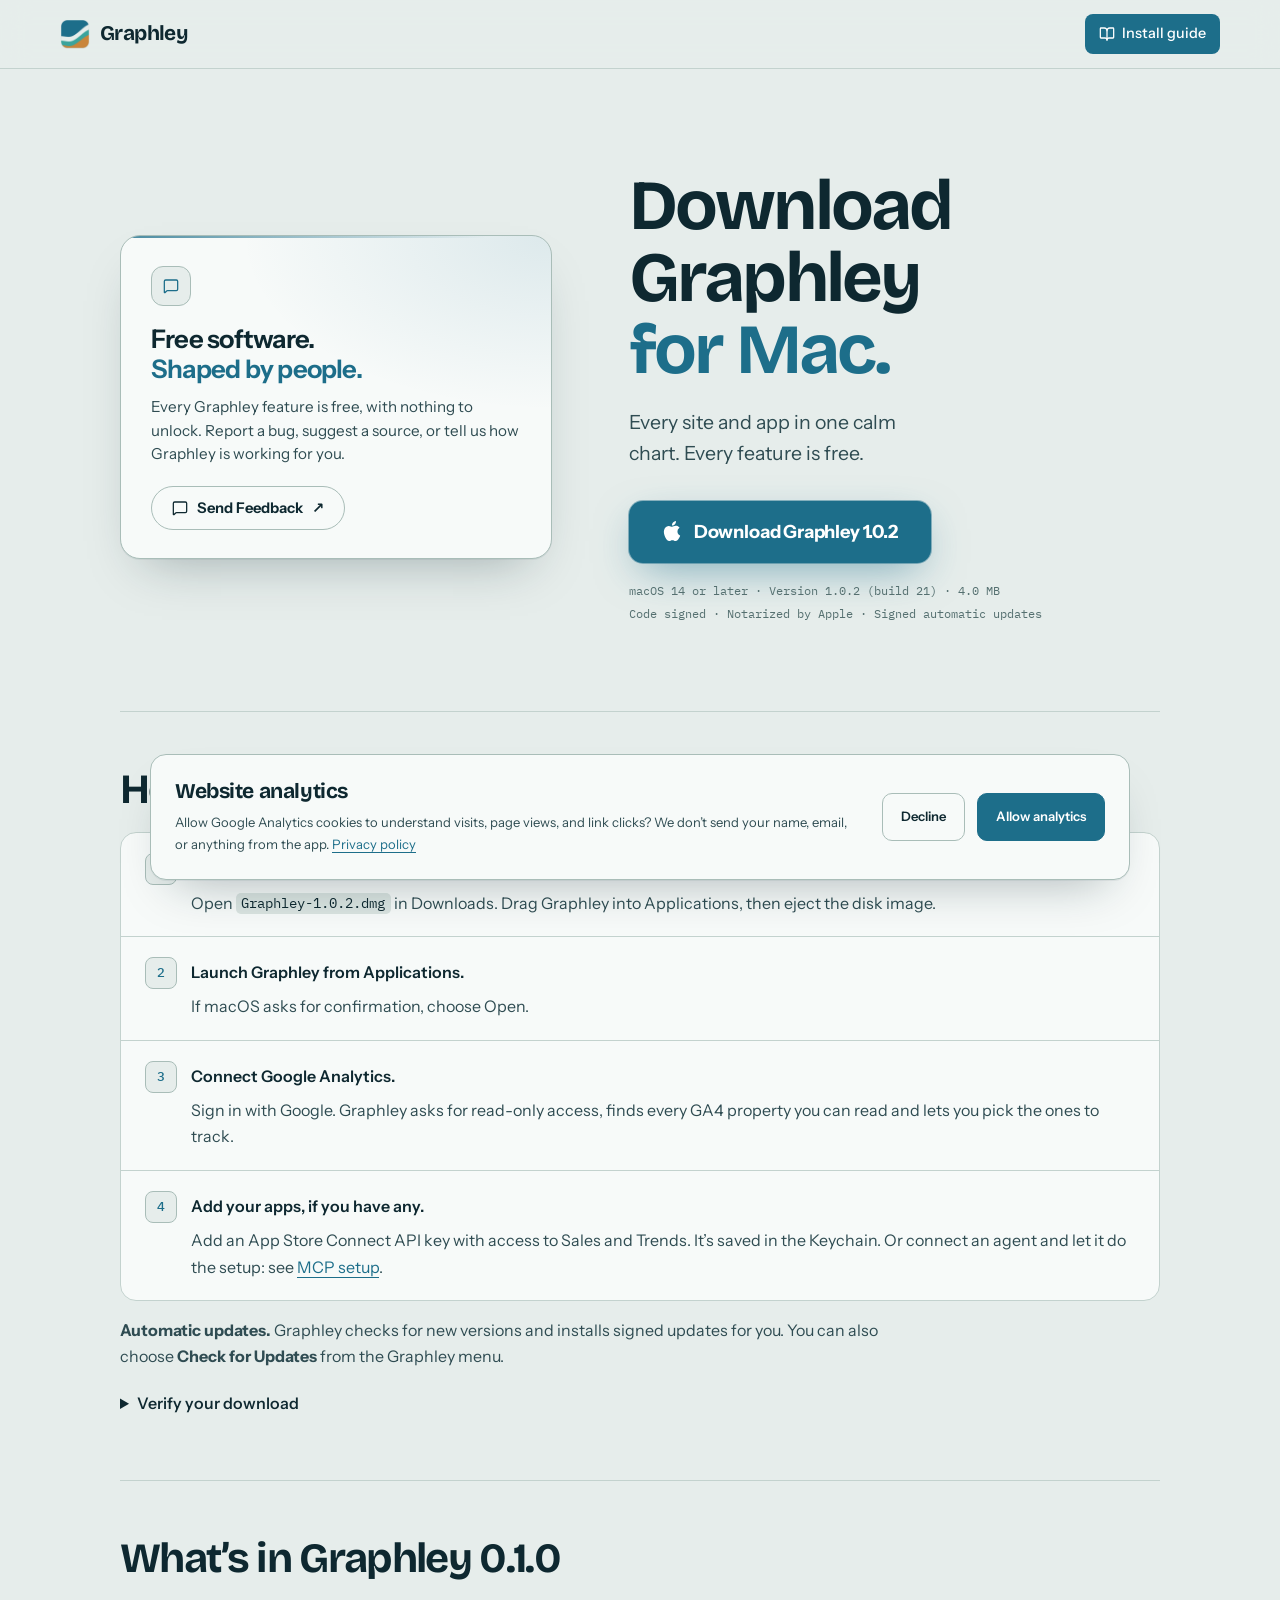
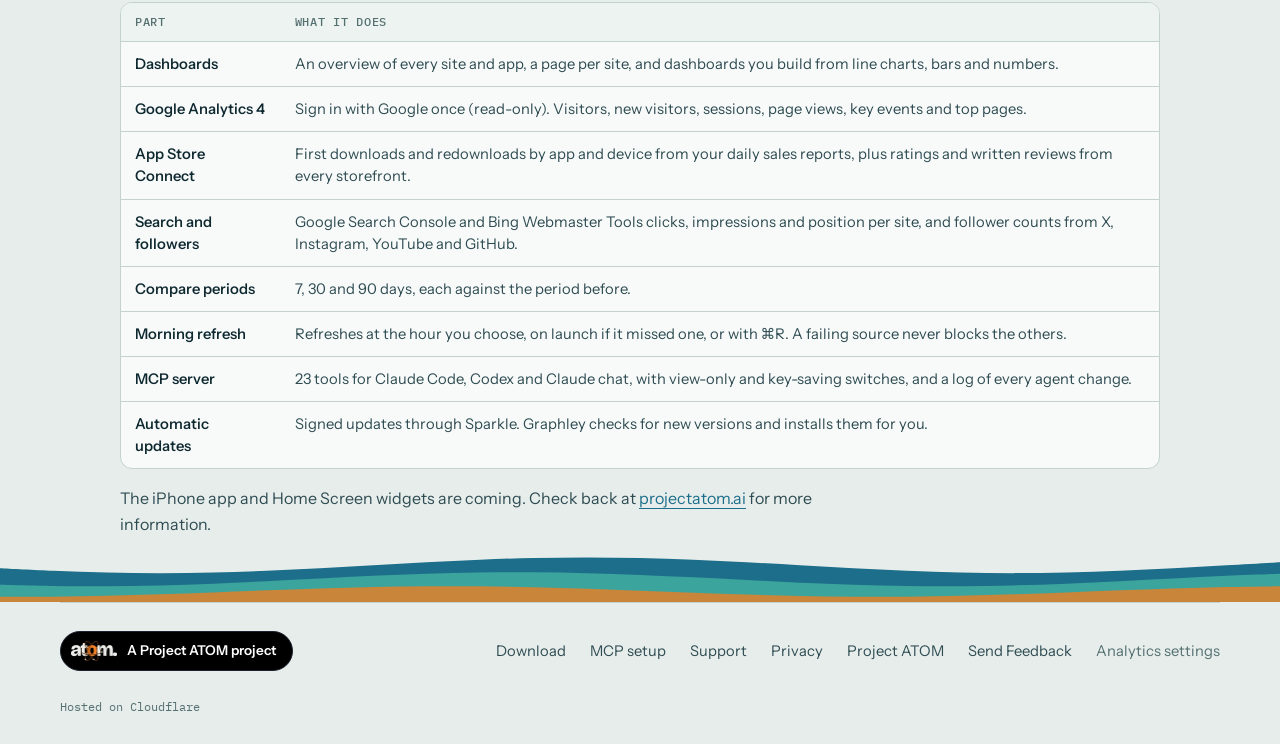
==== download/index.html @ 1867c051 "Remove the Lab and Discord: community coming at projectatom.ai, help via the feedback form Co-Author" ====
<!doctype html>
<html lang="en">
<head>
  <meta charset="utf-8">
  <meta name="viewport" content="width=device-width, initial-scale=1">
  <meta name="description" content="Download Graphley for Mac. Free, signed and notarized, with automatic updates. Install it, sign in with Google and pick the sites to track.">
  <meta name="theme-color" content="#e6edeb" media="(prefers-color-scheme: light)">
  <meta name="theme-color" content="#0b1b21" media="(prefers-color-scheme: dark)">
  <link rel="canonical" href="https://graphley.ai/download/">
  <meta property="og:type" content="website">
  <meta property="og:site_name" content="Graphley">
  <meta property="og:locale" content="en_US">
  <meta property="og:title" content="Download and install Graphley for Mac">
  <meta property="og:description" content="Download Graphley for Mac. Free, signed and notarized, with automatic updates. Install it, sign in with Google and pick the sites to track.">
  <meta property="og:url" content="https://graphley.ai/download/">
  <meta property="og:image" content="https://graphley.ai/social-card.png?v=20261124">
  <meta property="og:image:type" content="image/png">
  <meta property="og:image:width" content="1200">
  <meta property="og:image:height" content="630">
  <meta property="og:image:alt" content="Graphley. Every site and app, one calm chart. Analytics for your Mac. Free and source available.">
  <meta name="twitter:card" content="summary_large_image">
  <meta name="twitter:title" content="Download and install Graphley for Mac">
  <meta name="twitter:description" content="Download Graphley for Mac. Free, signed and notarized, with automatic updates. Install it, sign in with Google and pick the sites to track.">
  <meta name="twitter:image" content="https://graphley.ai/social-card.png?v=20261124">
  <meta name="author" content="Project ATOM">
  <link rel="icon" href="/favicon.png?v=20261124" type="image/png">
  <link rel="apple-touch-icon" href="/assets/apple-touch-icon.png?v=20261124">
  <link rel="preload" href="/assets/fonts/bricolage-grotesque-latin-wght-normal.woff2" as="font" type="font/woff2" crossorigin>
  <link rel="stylesheet" href="/assets/site.css">
  <script src="/assets/analytics.js" data-ga="G-5X9MHZPLGK" data-site="graphley" data-host="graphley.ai" data-privacy="/privacy/" data-footer=".footer nav" data-css="/assets/analytics.css" defer></script>
  <title>Download and install Graphley for Mac</title>
  <script type="application/ld+json">{"@context":"https://schema.org","@graph":[{"@type":"WebPage","@id":"https://graphley.ai/download/#webpage","url":"https://graphley.ai/download/","name":"Download and install Graphley for Mac","description":"Download Graphley for Mac. Free, signed and notarized, with automatic updates. Install it, sign in with Google and pick the sites to track.","isPartOf":{"@id":"https://graphley.ai/#website"},"inLanguage":"en-US","publisher":{"@id":"https://projectatom.ai/#org"},"about":{"@id":"https://graphley.ai/#app"}},{"@type":"BreadcrumbList","itemListElement":[{"@type":"ListItem","position":1,"name":"Graphley","item":"https://graphley.ai/"},{"@type":"ListItem","position":2,"name":"Download","item":"https://graphley.ai/download/"}]},{"@type":"SoftwareApplication","@id":"https://graphley.ai/#app","name":"Graphley","url":"https://graphley.ai/","description":"Graphley is a free, local-first analytics app for Mac. It puts every website and App Store app you run in one dashboard, from Google Analytics and App Store Connect, with no Graphley server. Your AI agents can set it up through its built-in MCP server. Free and source available. iPhone app coming soon.","applicationCategory":"BusinessApplication","applicationSubCategory":"Web and app analytics","operatingSystem":"macOS 14 or later","softwareVersion":"1.0.2","isAccessibleForFree":true,"offers":{"@type":"Offer","price":"0","priceCurrency":"USD","availability":"https://schema.org/InStock"},"downloadUrl":"https://graphley.ai/downloads/Graphley-1.0.2.dmg","installUrl":"https://graphley.ai/download/","image":"https://graphley.ai/assets/icon.png?v=20261124","featureList":["Every website and App Store app in one dashboard","Google Analytics 4, App Store Connect, Search Console, Bing and follower sources","Dashboards you build from charts and numbers","Compare any period with the one before","Keys kept in the Keychain, never on a server","Signed automatic updates","Built-in MCP server with 23 tools for Claude Code, Codex and Claude chat"],"author":{"@id":"https://projectatom.ai/#org"},"publisher":{"@id":"https://projectatom.ai/#org"},"sameAs":["https://projectatom.ai/apps"]},{"@type":"Organization","@id":"https://projectatom.ai/#org","name":"Project ATOM","url":"https://projectatom.ai/","logo":"https://projectatom.ai/action/atom/atom-lockup.webp"}]}</script>
</head>
<body>
  <a class="skip" href="#main">Skip to content</a>
  <header class="site-header">
    <div class="shell nav">
      <a class="wordmark" href="/" aria-label="Graphley home"><img src="/assets/icon.png?v=20261124" alt="" width="30" height="30">Graphley</a>
      <nav aria-label="Main">
        <a class="nav-cta" href="#install"><svg width="16" height="16" viewBox="0 0 24 24" fill="none" stroke="currentColor" stroke-width="1.9" stroke-linecap="round" stroke-linejoin="round" aria-hidden="true"><path d="M12 7v14"/><path d="M3 18a1 1 0 0 1-1-1V4a1 1 0 0 1 1-1h5a4 4 0 0 1 4 4 4 4 0 0 1 4-4h5a1 1 0 0 1 1 1v13a1 1 0 0 1-1 1h-6a3 3 0 0 0-3 3 3 3 0 0 0-3-3z"/></svg>Install guide</a>
      </nav>
    </div>
  </header>
  <main id="main">
    <div class="hero download-intro shell">
      <div class="download-head">
        <h1>Download Graphley <em>for Mac.</em></h1>
        <p class="lead">Every site and app in one calm chart. Every feature is free.</p>
      </div>

      <section class="download-support" aria-labelledby="download-support-title">
        <span class="support-icon" aria-hidden="true"><svg width="16" height="16" viewBox="0 0 24 24" fill="none" stroke="currentColor" stroke-width="1.9" stroke-linecap="round" stroke-linejoin="round" aria-hidden="true"><path d="M22 17a2 2 0 0 1-2 2H6.828a2 2 0 0 0-1.414.586l-2.202 2.202A.71.71 0 0 1 2 21.286V5a2 2 0 0 1 2-2h16a2 2 0 0 1 2 2z"/></svg></span>
        <h2 id="download-support-title">Free software. <span>Shaped by people.</span></h2>
        <p class="support-copy">Every Graphley feature is free, with nothing to unlock. Report a bug, suggest a source, or tell us how Graphley is working for you.</p>
        <div class="support-actions">
          <a class="button secondary" href="https://projectatom.ai/apps?app=graphley#feedback"><svg width="16" height="16" viewBox="0 0 24 24" fill="none" stroke="currentColor" stroke-width="1.9" stroke-linecap="round" stroke-linejoin="round" aria-hidden="true"><path d="M22 17a2 2 0 0 1-2 2H6.828a2 2 0 0 0-1.414.586l-2.202 2.202A.71.71 0 0 1 2 21.286V5a2 2 0 0 1 2-2h16a2 2 0 0 1 2 2z"/></svg>Send Feedback <span aria-hidden="true">↗</span></a>
        </div>
      </section>

      <div class="download-get">
        <a class="button download-button" href="/downloads/Graphley-1.0.2.dmg" download><svg width="20" height="20" viewBox="0 0 24 24" fill="currentColor" aria-hidden="true" focusable="false"><path d="M12.152 6.896c-.948 0-2.415-1.078-3.96-1.04-2.04.027-3.91 1.183-4.961 3.014-2.117 3.675-.546 9.103 1.519 12.09 1.013 1.454 2.208 3.09 3.792 3.039 1.52-.065 2.09-.987 3.935-.987 1.831 0 2.35.987 3.96.948 1.637-.026 2.676-1.48 3.676-2.948 1.156-1.688 1.636-3.325 1.662-3.415-.039-.013-3.182-1.221-3.22-4.857-.026-3.04 2.48-4.494 2.597-4.559-1.429-2.09-3.623-2.324-4.39-2.376-2-.156-3.675 1.09-4.61 1.09zM15.53 3.83c.843-1.012 1.4-2.427 1.245-3.83-1.207.052-2.662.805-3.532 1.818-.78.896-1.454 2.338-1.273 3.714 1.338.104 2.715-.688 3.559-1.701"/></svg><span>Download Graphley <span data-release="version">1.0.2</span></span></a>
        <p class="fineprint">macOS 14 or later · Version <span data-release="version">1.0.2</span> (build <span data-release="build">21</span>) · <span data-release="size">4.0 MB</span></p>
        <p class="fineprint">Code signed · Notarized by Apple · Signed automatic updates</p>
      </div>
    </div>

    <section class="shell download-guide" id="install" aria-labelledby="install-title">
      <h2 id="install-title">How to install Graphley</h2>
      <ol class="install-steps">
        <li><div><strong>Open the disk image.</strong><p>Open <code>Graphley-1.0.2.dmg</code> in Downloads. Drag Graphley into Applications, then eject the disk&nbsp;image.</p></div></li>
        <li><div><strong>Launch Graphley from Applications.</strong><p>If macOS asks for confirmation, choose Open.</p></div></li>
        <li><div><strong>Connect Google Analytics.</strong><p>Sign in with Google. Graphley asks for read-only access, finds every GA4 property you can read and lets you pick the ones to track.</p></div></li>
        <li><div><strong>Add your apps, if you have any.</strong><p>Add an App Store Connect API key with access to Sales and Trends. It’s saved in the Keychain. Or connect an agent and let it do the setup: see <a href="/mcp/">MCP setup</a>.</p></div></li>
      </ol>
      <p><strong>Automatic updates.</strong> Graphley checks for new versions and installs signed updates for you. You can also choose <strong>Check for Updates</strong> from the Graphley menu.</p>
      <details class="download-verification">
        <summary>Verify your download</summary>
        <p>In Terminal, run <code>shasum -a 256 ~/Downloads/Graphley-1.0.2.dmg</code> and compare the result with this SHA-256 checksum.</p>
        <code data-release="sha">ef6c67d130d495a1fe1e33098b26245becd8acffd25ea43b433b3ce943646e05</code>
      </details>
    </section>

    <section class="shell download-guide" id="whats-new" aria-labelledby="whats-new-title">
      <h2 id="whats-new-title">What’s in Graphley 0.1.0</h2>
      <div class="table-wrap">
        <table class="tide-table">
          <thead><tr><th>Part</th><th>What it does</th></tr></thead>
          <tbody>
              <tr><td>Dashboards</td><td>An overview of every site and app, a page per site, and dashboards you build from line charts, bars and numbers.</td></tr>
              <tr><td>Google Analytics 4</td><td>Sign in with Google once (read-only). Visitors, new visitors, sessions, page views, key events and top pages.</td></tr>
              <tr><td>App Store Connect</td><td>First downloads and redownloads by app and device from your daily sales reports, plus ratings and written reviews from every storefront.</td></tr>
              <tr><td>Search and followers</td><td>Google Search Console and Bing Webmaster Tools clicks, impressions and position per site, and follower counts from X, Instagram, YouTube and GitHub.</td></tr>
              <tr><td>Compare periods</td><td>7, 30 and 90 days, each against the period before.</td></tr>
              <tr><td>Morning refresh</td><td>Refreshes at the hour you choose, on launch if it missed one, or with ⌘R. A failing source never blocks the others.</td></tr>
              <tr><td>MCP server</td><td>23 tools for Claude Code, Codex and Claude chat, with view-only and key-saving switches, and a log of every agent change.</td></tr>
              <tr><td>Automatic updates</td><td>Signed updates through Sparkle. Graphley checks for new versions and installs them for you.</td></tr>
          </tbody>
        </table>
      </div>
      <p>The iPhone app and Home Screen widgets are coming. Check back at <a href="https://projectatom.ai/">projectatom.ai</a> for more information.</p>
    </section>
  </main>
  <footer>
    <div class="shell footer">
      <a class="product-credit" href="https://projectatom.ai/" target="_blank" rel="noopener noreferrer"><img src="/project-atom/atom-credit.webp" width="46" height="20" alt="" style="width:46px;height:20px;border-radius:0;box-shadow:none;outline:0;border:0;filter:none"><span>A Project ATOM project</span></a>
      <nav aria-label="Footer"><a href="/download/">Download</a><a href="/mcp/">MCP setup</a><a href="/help/">Support</a><a href="/privacy/">Privacy</a><a href="https://projectatom.ai/">Project ATOM</a><a href="https://projectatom.ai/apps?app=graphley#feedback">Send Feedback</a></nav>
    </div>
    <div class="shell footer-credit">
      <span>Hosted on Cloudflare</span>
    </div>
  </footer>
  <script src="/assets/pm-year.js" defer></script>
</body>
</html>
---- assets/site.css ----
/* Graphley site. The "Tide table" direction: a calm sea-glass ground, harbor-blue ink,
   a sturdy grotesk for headings and mono figures that line up, one color per site.
   Same structure as the other app sites. The page's own motif is the tide
   chart: faint ruled lines behind the hero, a working dashboard in it, and a status
   bar at the foot. The site follows the system appearance; the preview has its own toggle. */

@font-face {
  font-family: "Bricolage Grotesque";
  src: url("/assets/fonts/bricolage-grotesque-latin-wght-normal.woff2") format("woff2");
  font-weight: 200 800;
  font-display: swap;
}
@font-face {
  font-family: "Instrument Sans";
  src: url("/assets/fonts/instrument-sans-latin-wght-normal.woff2") format("woff2");
  font-weight: 400 700;
  font-display: swap;
}
@font-face {
  font-family: "IBM Plex Mono";
  src: url("/assets/fonts/ibm-plex-mono-latin-400-normal.woff2") format("woff2");
  font-weight: 400;
  font-display: swap;
}
@font-face {
  font-family: "IBM Plex Mono";
  src: url("/assets/fonts/ibm-plex-mono-latin-500-normal.woff2") format("woff2");
  font-weight: 500;
  font-display: swap;
}

:root {
  color-scheme: light;
  --bg: #e6edeb;
  --bg-2: #dde6e3;
  --surface: #f7faf9;
  --surface-2: #edf3f1;
  --sunk: #dae4e1;
  --line: #c3d2ce;
  --line-2: #a9bdb8;
  --ink: #0e2830;
  --ink-2: #2f4c52;
  --muted: #557070;
  /* Brand: the four colors of the Stacked tide icon (mark.svg). Everything else is tuned from these. */
  --tide: #1d6e8a; --foam: #e6edeb; --lagoon: #3ba49c; --amber: #c9853a;
  --accent: #1d6e8a;
  --accent-strong: #175a71;
  --accent-ink: #ffffff;
  /* Filled buttons and selections: Tide blue in both modes, like the icon. */
  --fill: var(--tide);
  --fill-strong: #175a71;
  --fill-ink: #ffffff;
  --up: #247a72;
  --down: #b0503a;
  --s1: #1d6e8a; --s2: #3ba49c; --s3: #c9853a; --s4: #7a6cb0; --s5: #c2566b;
  --shadow: 0 1px 0 rgb(14 40 48 / .06), 0 24px 50px -24px rgb(14 40 48 / .34);
  --display: "Bricolage Grotesque", "Instrument Sans", ui-sans-serif, system-ui, -apple-system, sans-serif;
  --sans: "Instrument Sans", ui-sans-serif, system-ui, -apple-system, "Helvetica Neue", sans-serif;
  --mono: "IBM Plex Mono", ui-monospace, "SF Mono", SFMono-Regular, Menlo, monospace;
  /* Names the shared apps block expects from its host site. */
  --paper: var(--ink);
  --signal: var(--accent);
  --rule: var(--line);
}
@media (prefers-color-scheme: dark) {
  :root {
    color-scheme: dark;
    --bg: #0b1b21;
    --bg-2: #0e2027;
    --surface: #11252c;
    --surface-2: #163039;
    --sunk: #0a171c;
    --line: #21404a;
    --line-2: #2f5561;
    --ink: #e2eeec;
    --ink-2: #b4c8c7;
    --muted: #88a2a2;
    /* Tide is too dark for text on the night background, so text accents use Lagoon. */
    --accent: #5ec4ba;
    --accent-strong: #86d6cd;
    --accent-ink: #06161b;
    --fill-strong: #247e9d;
    --fill-ink: #f2f7f6;
    --up: #5ec4ba;
    --down: #e58a72;
    --s1: #5db6d2; --s2: #59c9bf; --s3: #e3a45a; --s4: #a79ae0; --s5: #e57f93;
    --shadow: 0 24px 50px -24px rgb(0 0 0 / .7);
  }
}

* { box-sizing: border-box; }
html { scroll-behavior: smooth; scroll-padding-top: 88px; }
body {
  margin: 0;
  min-width: 320px;
  background: var(--bg);
  color: var(--ink);
  font: 16px/1.65 var(--sans);
  -webkit-font-smoothing: antialiased;
  overflow-x: clip;
}
h1, h2, h3, h4, p, dl, dd, ol, ul, figure { margin: 0; }
img, svg { max-width: 100%; }
a { color: var(--accent); text-underline-offset: .22em; }
a:hover { color: var(--ink); }
button { font: inherit; color: inherit; }
:is(a, button):focus-visible { outline: 2px solid var(--accent); outline-offset: 3px; border-radius: 4px; }
code { font: .88em/1.5 var(--mono); padding: .08em .38em; border-radius: 5px; background: var(--sunk); color: var(--ink); overflow-wrap: anywhere; }
.visually-hidden { position: absolute; width: 1px; height: 1px; overflow: hidden; clip-path: inset(50%); white-space: nowrap; }
.nowrap { white-space: nowrap; }

.shell { width: min(1160px, 100% - 48px); margin-inline: auto; }
.skip { position: fixed; z-index: 100; inset: 8px auto auto 8px; padding: 8px 16px; background: var(--surface); color: var(--ink); border-radius: 8px; transform: translateY(-200%); }
.skip:focus { transform: none; }

/* Header */
.site-header {
  position: sticky; top: 0; z-index: 50;
  background: color-mix(in srgb, var(--bg) 84%, transparent);
  -webkit-backdrop-filter: blur(14px); backdrop-filter: blur(14px);
  border-bottom: 1px solid var(--line);
}
.nav { height: 68px; display: flex; align-items: center; justify-content: space-between; gap: 20px; }
.wordmark { display: inline-flex; align-items: center; gap: 10px; color: var(--ink); text-decoration: none; font: 700 1.3rem/1 var(--display); letter-spacing: -.03em; }
.wordmark img { width: 30px; height: 30px; display: block; }
.nav nav { display: flex; align-items: center; gap: clamp(14px, 2.4vw, 28px); }
.nav nav a { color: var(--ink-2); text-decoration: none; font-size: .9rem; font-weight: 500; white-space: nowrap; transition: color .15s; }
.nav nav a:hover, .nav nav a[aria-current="page"] { color: var(--accent); }
.nav nav a.nav-cta { display: inline-flex; align-items: center; gap: 7px; padding: 7px 13px; border: 1px solid transparent; border-radius: 8px; background: var(--fill); color: var(--fill-ink); }
.nav nav a.nav-cta:hover { background: var(--fill-strong); color: var(--fill-ink); }

/* Buttons */
.button {
  display: inline-flex; align-items: center; justify-content: center; gap: 9px;
  min-height: 46px; padding: 10px 20px;
  border: 1px solid transparent; border-radius: 10px;
  background: var(--fill); color: var(--fill-ink);
  font-weight: 650; font-size: .95rem; text-decoration: none; white-space: nowrap; cursor: pointer;
  transition: background .15s, border-color .15s;
}
.button:hover { background: var(--fill-strong); color: var(--fill-ink); }
.button.secondary { background: transparent; color: var(--ink); border-color: var(--line-2); }
.button.secondary:hover { background: var(--surface); border-color: var(--accent); color: var(--ink); }
.button svg { flex-shrink: 0; }

/* Eyebrows and headings. Each eyebrow opens with a small tide line. */
.mark { display: flex; align-items: center; gap: 10px; margin-bottom: 18px; font: 500 .8rem/1.4 var(--mono); letter-spacing: .02em; color: var(--accent); }
.mark::before {
  content: ""; width: 22px; height: 12px; flex-shrink: 0;
  background: currentColor;
  -webkit-mask: url("data:image/svg+xml,%3Csvg xmlns='http://www.w3.org/2000/svg' viewBox='0 0 22 12'%3E%3Cpath d='M1 9c3 0 4-4 7-4s3 4 6 3 3-6 7-7' fill='none' stroke='%23000' stroke-width='2' stroke-linecap='round'/%3E%3C/svg%3E") center / contain no-repeat;
  mask: url("data:image/svg+xml,%3Csvg xmlns='http://www.w3.org/2000/svg' viewBox='0 0 22 12'%3E%3Cpath d='M1 9c3 0 4-4 7-4s3 4 6 3 3-6 7-7' fill='none' stroke='%23000' stroke-width='2' stroke-linecap='round'/%3E%3C/svg%3E") center / contain no-repeat;
}
h1, h2 { font-family: var(--display); font-weight: 700; line-height: 1.02; letter-spacing: -.04em; text-wrap: balance; }
h2 { font-size: clamp(2.1rem, 4.6vw, 3.4rem); }
h2 em, h1 em { font-style: normal; color: var(--accent); }
.lead { margin-top: 20px; max-width: 58ch; font-size: 1.12rem; line-height: 1.6; color: var(--ink-2); text-wrap: pretty; }
.lead strong { color: var(--ink); font-weight: 600; }
.section { padding-block: clamp(72px, 10vw, 128px); }
.section-head { max-width: 780px; margin-bottom: clamp(36px, 5vw, 56px); }
.band { background: var(--bg-2); border-block: 1px solid var(--line); }

/* Hero */
.hero { position: relative; padding-block: clamp(56px, 8vw, 96px) 0; text-align: center; }
.hero::before {
  content: ""; position: absolute; inset: 0 0 auto; height: 720px; z-index: -1; pointer-events: none;
  background:
    radial-gradient(60% 55% at 50% 0%, color-mix(in srgb, var(--accent) 16%, transparent), transparent 70%),
    repeating-linear-gradient(to bottom, transparent 0 47px, color-mix(in srgb, var(--accent) 12%, transparent) 47px 48px);
  -webkit-mask-image: linear-gradient(to bottom, #000 30%, transparent);
  mask-image: linear-gradient(to bottom, #000 30%, transparent);
}
.pill {
  display: inline-flex; align-items: center; gap: 9px; margin-bottom: 26px; padding: 6px 14px;
  border: 1px solid var(--line-2); border-radius: 999px; background: color-mix(in srgb, var(--surface) 75%, transparent);
  font: 500 .75rem/1.4 var(--mono); letter-spacing: .08em; text-transform: uppercase; color: var(--accent);
}
.pill i { width: 6px; height: 6px; border-radius: 50%; background: var(--up); }
.hero h1 { font-size: clamp(2.8rem, 8vw, 6.1rem); max-width: 13ch; margin-inline: auto; }
.hero .lead { margin-inline: auto; max-width: 58ch; font-size: clamp(1.05rem, 1.7vw, 1.22rem); }
.actions { display: flex; flex-wrap: wrap; justify-content: center; gap: 12px; margin-top: 32px; }
.actions-left { justify-content: flex-start; }
.fineprint { margin-top: 18px; font: .78rem/1.5 var(--mono); color: var(--muted); }

/* The working preview: the Graphley Mac window with sample data. It carries its own
   light and dark tokens so the Appearance toggle works whatever the site theme is. */
.stage { position: relative; margin-top: clamp(40px, 6vw, 68px); }
.stage::before {
  content: ""; position: absolute; inset: 10% 8% 6%; z-index: -1; border-radius: 40px;
  background: color-mix(in srgb, var(--accent) 22%, transparent); filter: blur(80px);
}
.gw {
  --w-bg: #f7faf9; --w-side: #edf3f1; --w-sunk: #dae4e1; --w-ink: #0e2830; --w-muted: #557070; --w-line: #c3d2ce;
  --w-accent: #1d6e8a; --w-accent-ink: #fff; --w-up: #247a72; --w-down: #b0503a;
  --k1: #1d6e8a; --k2: #3ba49c; --k3: #c9853a; --k4: #7a6cb0; --k5: #c2566b; --w-fill: .14;
  color-scheme: light;
  display: grid; grid-template-rows: auto 1fr;
  border: 1px solid var(--w-line); border-radius: 14px; overflow: hidden; text-align: left;
  background: var(--w-bg); color: var(--w-ink);
  box-shadow: var(--shadow);
  font: 13px/1.45 var(--sans);
  transition: background .25s, color .25s;
}
.gw[data-appearance="dark"] {
  --w-bg: #11252c; --w-side: #0e2027; --w-sunk: #0a171c; --w-ink: #e2eeec; --w-muted: #88a2a2; --w-line: #21404a;
  --w-accent: #1d6e8a; --w-accent-ink: #f2f7f6; --w-up: #5ec4ba; --w-down: #e58a72;
  --k1: #5db6d2; --k2: #59c9bf; --k3: #e3a45a; --k4: #a79ae0; --k5: #e57f93; --w-fill: .2;
  color-scheme: dark;
}
.gw-title { display: flex; align-items: center; gap: 14px; min-width: 0; padding: 10px 14px; border-bottom: 1px solid var(--w-line); }
.gw-title b { font-weight: 650; font-size: 13px; }
.gw-title .grow { flex: 1; }
.lights { display: flex; gap: 7px; }
.lights i { width: 12px; height: 12px; border-radius: 50%; display: block; background: #ff5f57; }
.lights i:nth-child(2) { background: #febc2e; }
.lights i:nth-child(3) { background: #28c840; }
.seg { display: inline-flex; gap: 2px; padding: 3px; border: 1px solid var(--w-line); border-radius: 999px; background: var(--w-sunk); }
.seg button { padding: 4px 11px; border: 0; border-radius: 999px; background: none; color: var(--w-muted); font: 500 12px/1.4 var(--mono); cursor: pointer; }
.seg button[aria-pressed="true"] { background: var(--w-bg); color: var(--w-ink); box-shadow: 0 1px 2px rgb(0 0 0 / .14); }
.sync { display: inline-flex; align-items: center; gap: 6px; font-size: 12px; color: var(--w-muted); white-space: nowrap; }
.sync i { width: 7px; height: 7px; border-radius: 50%; background: var(--w-up); }
.gw-body { display: grid; grid-template-columns: 208px minmax(0, 1fr); min-height: 480px; }
.gw-side { display: flex; flex-direction: column; gap: 2px; padding: 12px 8px; background: var(--w-side); border-right: 1px solid var(--w-line); }
.side-label { margin: 12px 10px 4px; font: 600 10.5px/1.4 var(--sans); letter-spacing: .08em; text-transform: uppercase; color: var(--w-muted); }
.side-label:first-child { margin-top: 2px; }
.site { display: flex; align-items: center; gap: 8px; width: 100%; padding: 6px 10px; border: 0; border-radius: 8px; background: none; color: var(--w-ink); font-size: 13px; text-align: left; cursor: pointer; white-space: nowrap; }
.site:hover { background: var(--w-sunk); }
.site[aria-pressed="true"] { background: var(--w-accent); color: var(--w-accent-ink); }
.site .n { margin-left: auto; font: 11.5px/1 var(--mono); opacity: .75; font-variant-numeric: tabular-nums; }
.dot { width: 8px; height: 8px; flex: none; border-radius: 50%; }
.site[aria-pressed="true"] .dot { box-shadow: 0 0 0 1.5px var(--w-accent-ink); }
.gw .k1 { --k: var(--k1); } .gw .k2 { --k: var(--k2); } .gw .k3 { --k: var(--k3); } .gw .k4 { --k: var(--k4); } .gw .k5 { --k: var(--k5); }
.dot, .gw-legend i { background: var(--k); }
.gw-main { min-width: 0; padding: 20px 24px 18px; }
.gw-head h3 { font: 700 26px/1.05 var(--display); letter-spacing: -.02em; }
.gw-head p { margin-top: 4px; color: var(--w-muted); font-size: 12.5px; }
.gw-kpis { display: grid; grid-template-columns: repeat(4, minmax(0, 1fr)); gap: 10px; margin-top: 16px; }
.gw-kpi { min-width: 0; padding: 11px 13px; border-radius: 10px; background: var(--w-sunk); }
.gw-kpi .l { font-size: 11.5px; color: var(--w-muted); white-space: nowrap; overflow: hidden; text-overflow: ellipsis; }
.gw-kpi .v { margin-top: 2px; font: 700 26px/1.1 var(--display); letter-spacing: -.02em; font-variant-numeric: tabular-nums; }
.gw-kpi .d { min-height: 1.4em; font: 500 11.5px/1.4 var(--mono); color: var(--w-muted); white-space: nowrap; overflow: hidden; text-overflow: ellipsis; }
.gw-kpi .d.up { color: var(--w-up); }
.gw-kpi .d.down { color: var(--w-down); }
.gw-chart { margin-top: 12px; padding: 12px 14px 8px; border: 1px solid var(--w-line); border-radius: 10px; }
.gw-chart-head { display: flex; flex-wrap: wrap; align-items: baseline; justify-content: space-between; gap: 6px 14px; margin-bottom: 4px; }
.gw-chart-head b { font-weight: 650; font-size: 13px; }
.gw-legend { display: flex; flex-wrap: wrap; gap: 4px 12px; font-size: 11.5px; color: var(--w-muted); }
.gw-legend span { display: inline-flex; align-items: center; gap: 5px; transition: opacity .2s; }
.gw-legend i { width: 8px; height: 8px; border-radius: 2px; }
.gw-legend span.off { opacity: .35; }
.gw-readout { width: 100%; min-height: 1.4em; font: 11.5px/1.4 var(--mono); color: var(--w-muted); font-variant-numeric: tabular-nums; }
.gw-chart svg { display: block; width: 100%; height: auto; overflow: visible; touch-action: pan-y; }
.gw-chart .grid line { stroke: var(--w-line); stroke-width: 1; }
.gw-chart .grid line + line { stroke-dasharray: 2 3; }
.gw-chart .axis text { fill: var(--w-muted); font: 10.5px var(--mono); }
.gw-chart .area { fill: var(--k); opacity: var(--w-fill); stroke: none; transition: opacity .25s; }
.gw-chart .line { fill: none; stroke: var(--k); stroke-width: 2; stroke-linejoin: round; stroke-linecap: round; transition: opacity .25s; }
.gw-chart .is-off { opacity: 0; }
.gw-chart svg.all .area { opacity: calc(var(--w-fill) * .5); }
.gw-chart .hover-line { stroke: var(--w-muted); stroke-width: 1; stroke-dasharray: 3 3; }
.gw-chart .hover-dot { fill: var(--w-bg); stroke: var(--w-ink); stroke-width: 1.5; }
.gw-foot { display: flex; flex-wrap: wrap; justify-content: space-between; gap: 4px 16px; margin-top: 12px; font-size: 11.5px; color: var(--w-muted); }
.gw-foot b { font-weight: 600; color: var(--w-ink); }

.stage-note { display: flex; flex-wrap: wrap; align-items: center; justify-content: center; gap: 12px 28px; margin-top: 20px; font-size: .88rem; color: var(--muted); }
.chooser { display: inline-flex; align-items: center; gap: 8px; }
.chooser .opts { display: inline-flex; padding: 3px; border: 1px solid var(--line); border-radius: 9px; background: var(--surface); }
.chooser button { padding: 4px 12px; border: 0; border-radius: 6px; background: none; color: var(--ink-2); font-size: .82rem; font-weight: 500; cursor: pointer; white-space: nowrap; }
.chooser button[aria-pressed="true"] { background: var(--fill); color: var(--fill-ink); }

/* Facts */
.facts { display: grid; grid-template-columns: repeat(4, minmax(0, 1fr)); margin-top: clamp(56px, 7vw, 88px); border-block: 1px solid var(--line); text-align: left; }
.facts div { padding: 28px 24px 28px 0; }
.facts div + div { padding-left: 24px; border-left: 1px solid var(--line); }
.facts dt { font: 700 clamp(2.2rem, 4vw, 3rem)/1 var(--display); letter-spacing: -.04em; color: var(--accent); font-variant-numeric: tabular-nums; }
.facts dd { margin-top: 10px; font-size: .92rem; line-height: 1.45; color: var(--ink-2); }

/* Bento cards */
.bento { display: grid; grid-template-columns: repeat(6, minmax(0, 1fr)); gap: 16px; }
.card { grid-column: span 2; display: flex; flex-direction: column; gap: 10px; padding: 26px; border: 1px solid var(--line); border-radius: 16px; background: var(--surface); min-width: 0; }
.card.wide { grid-column: span 3; }
.card h3 { font: 650 1.18rem/1.25 var(--sans); letter-spacing: -.015em; }
.card p { color: var(--ink-2); font-size: .96rem; line-height: 1.55; }
.card .visual { margin-top: auto; padding-top: 16px; }
.mini { border: 1px solid var(--line); border-radius: 10px; background: var(--bg); font: 12.5px/1.5 var(--mono); overflow: hidden; }
.mini-row { display: flex; align-items: center; gap: 10px; padding: 9px 12px; min-width: 0; }
.mini-row + .mini-row { border-top: 1px solid var(--line); }
.mini-row .lbl { width: 72px; flex-shrink: 0; color: var(--muted); }
.mini-row .val { min-width: 0; overflow-wrap: anywhere; color: var(--ink); }
.mini-row .val b { font-weight: 500; color: var(--accent); }
.mini-row .end { margin-left: auto; flex-shrink: 0; color: var(--muted); }
.chips { display: flex; flex-wrap: wrap; gap: 8px; list-style: none; padding: 0; }
.chips li { padding: 4px 11px; border: 1px solid var(--line-2); border-radius: 999px; background: var(--bg); font: 12.5px/1.5 var(--mono); color: var(--ink-2); }

/* Split sections, ticks */
.split { display: grid; grid-template-columns: minmax(0, 6fr) minmax(0, 5fr); gap: clamp(32px, 6vw, 80px); align-items: center; }
.ticks { list-style: none; padding: 0; margin-top: 28px; display: grid; gap: 14px; }
.ticks li { display: grid; grid-template-columns: 22px minmax(0, 1fr); gap: 12px; color: var(--ink-2); }
.ticks li::before { content: ""; width: 6px; height: 6px; margin: .62em auto 0; border-radius: 50%; background: var(--accent); }
.ticks strong { color: var(--ink); font-weight: 600; }

/* iPhone figure (sample data) */
.phone { justify-self: center; width: min(300px, 100%); }
.phone-frame { padding: 11px; border-radius: 46px; background: #0b1b21; box-shadow: 0 0 0 1px #2f5561, var(--shadow); }
.phone-screen { position: relative; min-height: 500px; padding: 48px 18px 22px; border-radius: 36px; background: var(--surface); color: var(--ink); }
.phone-screen::before { content: ""; position: absolute; top: 12px; left: 50%; width: 92px; height: 26px; border-radius: 999px; background: #0b1b21; transform: translateX(-50%); }
.phone-screen h4 { font: 700 30px/1.05 var(--display); letter-spacing: -.03em; }
.phone-screen .sub { margin: 4px 0 16px; font-size: 12.5px; color: var(--muted); }
.phone-row { display: grid; grid-template-columns: 8px minmax(0, 1fr) auto; align-items: center; gap: 10px; padding: 11px 0; border-top: 1px solid var(--line); }
.phone-row > i { width: 8px; height: 8px; border-radius: 50%; background: var(--k); }
.phone-row b { display: block; font-size: 14px; font-weight: 600; }
.phone-row small { display: block; font-size: 11.5px; color: var(--muted); }
.phone-row .num { display: grid; grid-template-columns: auto 56px; align-items: center; column-gap: 8px; text-align: right; font: 500 15px/1.2 var(--mono); font-variant-numeric: tabular-nums; }
.phone-row .num svg { grid-column: 2; grid-row: 1 / span 2; width: 56px; height: 20px; }
.phone-row .num svg path { fill: none; stroke: var(--k); stroke-width: 1.8; stroke-linecap: round; stroke-linejoin: round; }
.phone-row em { font: 500 11px/1.3 var(--mono); font-style: normal; color: var(--up); }
.phone-row em.down { color: var(--down); }
.phone .k1 { --k: var(--s1); } .phone .k2 { --k: var(--s2); } .phone .k3 { --k: var(--s3); } .phone .k4 { --k: var(--s4); }
.phone figcaption { margin-top: 14px; text-align: center; font: .75rem/1.4 var(--mono); color: var(--muted); }

/* Agent session */
.agent { display: grid; grid-template-columns: minmax(0, 5fr) minmax(0, 6fr); gap: clamp(32px, 6vw, 80px); align-items: center; }
.clients { display: flex; flex-wrap: wrap; gap: 8px; margin-top: 26px; }
.clients a { display: inline-flex; align-items: center; gap: 8px; padding: 8px 14px; border: 1px solid var(--line-2); border-radius: 999px; background: var(--surface); color: var(--ink); font-size: .92rem; font-weight: 550; text-decoration: none; }
.clients a:hover { border-color: var(--accent); color: var(--accent); }
.clients svg { color: var(--accent); }
.agent .actions { justify-content: flex-start; }
.session { border: 1px solid var(--line); border-radius: 16px; background: var(--surface); box-shadow: var(--shadow); overflow: hidden; }
.session-bar { display: flex; flex-wrap: wrap; align-items: center; justify-content: space-between; gap: 10px 16px; padding: 12px 16px; border-bottom: 1px solid var(--line); background: var(--surface-2); font: 500 .78rem/1.4 var(--mono); color: var(--muted); }
.session-body { display: grid; gap: 14px; padding: 20px; }
.say { max-width: 46ch; padding: 11px 14px; border-radius: 14px; font-size: .95rem; line-height: 1.5; }
.say.you { justify-self: end; background: var(--fill); color: var(--fill-ink); border-bottom-right-radius: 4px; }
.say.agent-says { background: var(--sunk); color: var(--ink); border-bottom-left-radius: 4px; }
.calls { list-style: none; padding: 0; display: grid; gap: 6px; }
.calls li { display: grid; grid-template-columns: 18px minmax(0, 1fr); gap: 10px; align-items: start; padding: 9px 12px; border: 1px solid var(--line); border-radius: 10px; background: var(--bg); }
.calls li::before { content: ""; width: 14px; height: 14px; margin-top: 3px; border-radius: 50%; background: var(--up); -webkit-mask: url("data:image/svg+xml,%3Csvg xmlns='http://www.w3.org/2000/svg' viewBox='0 0 16 16'%3E%3Cpath d='M8 0a8 8 0 1 0 0 16A8 8 0 0 0 8 0Zm3.7 5.8-4.4 4.6a.8.8 0 0 1-1.1 0L4.3 8.5a.8.8 0 1 1 1.1-1.1l1.3 1.3 3.9-4a.8.8 0 0 1 1.1 1.1Z'/%3E%3C/svg%3E") center / contain no-repeat; mask: url("data:image/svg+xml,%3Csvg xmlns='http://www.w3.org/2000/svg' viewBox='0 0 16 16'%3E%3Cpath d='M8 0a8 8 0 1 0 0 16A8 8 0 0 0 8 0Zm3.7 5.8-4.4 4.6a.8.8 0 0 1-1.1 0L4.3 8.5a.8.8 0 1 1 1.1-1.1l1.3 1.3 3.9-4a.8.8 0 0 1 1.1 1.1Z'/%3E%3C/svg%3E") center / contain no-repeat; }
.calls li.blocked::before { background: var(--down); }
.calls b { display: block; font: 500 .84rem/1.4 var(--mono); color: var(--ink); }
.calls span { display: block; font-size: .84rem; color: var(--muted); }
.session[data-mode="write"] .only-read, .session[data-mode="read"] .only-write { display: none; }

/* Privacy trio */
.trio { display: grid; grid-template-columns: repeat(3, minmax(0, 1fr)); gap: clamp(24px, 4vw, 48px); }
.trio h3 { display: flex; align-items: center; gap: 10px; font: 650 1.1rem/1.3 var(--sans); margin-bottom: 8px; }
.trio h3::before { content: ""; width: 7px; height: 7px; flex-shrink: 0; border-radius: 50%; background: var(--up); }
.trio p { color: var(--ink-2); font-size: .96rem; }

/* Download and install */
.install { align-items: start; }
.install .actions { justify-content: flex-start; }
.install-steps { list-style: none; padding: 0; display: grid; gap: 0; counter-reset: step; border: 1px solid var(--line); border-radius: 16px; background: var(--surface); }
.install-steps li { counter-increment: step; display: grid; grid-template-columns: 30px minmax(0, 1fr); gap: 16px; padding: 20px 24px; color: var(--ink-2); }
.install-steps li + li { border-top: 1px solid var(--line); }
.install-steps li::before { content: counter(step); display: grid; place-items: center; width: 30px; height: 30px; border: 1px solid var(--line-2); border-radius: 8px; background: var(--bg); font: 500 .8rem var(--mono); color: var(--accent); }
.install-steps li > span, .install-steps li > div { padding-top: 2px; min-width: 0; }
.install-steps strong { color: var(--ink); font-weight: 600; }

/* Discord callout, just above the newsletter */
.discord-callout { display: flex; align-items: center; gap: 24px 32px; margin-bottom: 16px; padding: 32px; border: 1px solid var(--line); border-radius: 16px; background: var(--surface); scroll-margin-top: 90px; }
.discord-avatar { flex-shrink: 0; width: 72px; height: 72px; border-radius: 50%; object-fit: cover; box-shadow: 0 0 0 1px rgb(245 128 37 / .6), 0 0 22px rgb(245 128 37 / .38); }
.discord-copy { flex: 1; min-width: 0; }
.discord-callout h2 { margin: 0 0 10px; font: 650 1.75rem/1.15 var(--sans); letter-spacing: -.03em; }
.discord-callout p { margin: 0; max-width: 560px; color: var(--ink-2); }
.discord-callout .button { flex-shrink: 0; }
@media (max-width: 720px) { .discord-callout { flex-direction: column; align-items: flex-start; padding: 28px 24px; } }

/* Newsletter and feedback, as on the other sites */
.about-us { display: grid; grid-template-columns: repeat(2, minmax(0, 1fr)); gap: 16px; padding-bottom: clamp(40px, 6vw, 72px); }
.about-card { padding: 32px; border: 1px solid var(--line); border-radius: 16px; background: var(--surface); }
.about-icon { display: block; color: var(--accent); }
.about-card h2 { margin: 20px 0 12px; font: 650 1.75rem/1.15 var(--sans); letter-spacing: -.03em; }
.about-card p { max-width: 440px; margin-bottom: 22px; color: var(--ink-2); }
.about-card p.about-note { margin: 20px 0 0; font-size: .8125rem; line-height: 1.6; color: var(--muted); }


/* Footer, with the app's status bar underneath */
.footer { display: flex; flex-wrap: wrap; align-items: center; justify-content: space-between; gap: 16px 24px; padding-block: 28px; border-top: 1px solid var(--line); color: var(--muted); font-size: .92rem; }
.footer nav { display: flex; flex-wrap: wrap; gap: 8px 24px; }
.footer a { color: var(--ink-2); text-decoration: none; }
.footer a:hover { color: var(--accent); }
.footer-credit { display: flex; flex-wrap: wrap; align-items: center; justify-content: space-between; gap: 12px 18px; padding-block: 0 28px; font: .75rem/1.4 var(--mono); color: var(--muted); }
.footer .product-credit, .footer-credit .product-credit { display: inline-flex; align-items: center; flex-shrink: 0; gap: 10px; padding: 9px 16px 9px 10px; border: 1px solid #1d2230; border-radius: 999px; background: #000; color: #fff; font: 600 13.5px/1.4 var(--sans); white-space: nowrap; text-decoration: none; transition: transform .15s; }
:is(.footer, .footer-credit) .product-credit:hover { color: #fff; transform: translateY(-1px); }
.product-credit img { display: block; flex-shrink: 0; width: 22px; height: 22px; border-radius: 6px; object-fit: contain; }
.statusbar { border-top: 1px solid var(--line); background: var(--bg-2); font: .72rem/1 var(--mono); color: var(--muted); }
.statusbar .shell { display: flex; flex-wrap: wrap; align-items: center; gap: 6px 22px; padding-block: 10px; }
.statusbar .grow { flex: 1; }
.statusbar i { display: inline-block; width: 6px; height: 6px; margin-right: 8px; border-radius: 50%; background: var(--up); vertical-align: 1px; }

/* Inner pages: page head, docs layout, tables */
.page-head { padding-block: clamp(48px, 7vw, 88px) clamp(28px, 4vw, 44px); }
.page-head h1 { font-size: clamp(2.5rem, 5.6vw, 4.2rem); max-width: 18ch; }
.doc { display: grid; grid-template-columns: 200px minmax(0, 1fr); gap: clamp(28px, 5vw, 64px); align-items: start; padding-bottom: clamp(56px, 8vw, 96px); }
.doc.single { grid-template-columns: minmax(0, 1fr); }
.toc { position: sticky; top: 92px; display: grid; gap: 4px; font-size: .9rem; }
.toc strong { margin-bottom: 6px; font: 500 .75rem/1.4 var(--mono); letter-spacing: .06em; text-transform: uppercase; color: var(--muted); }
.toc a { padding: 3px 0; color: var(--ink-2); text-decoration: none; }
.toc a:hover { color: var(--accent); }
.prose { min-width: 0; max-width: 760px; }
.prose section { padding-block: 8px 28px; scroll-margin-top: 92px; }
.prose section + section { border-top: 1px solid var(--line); padding-top: 28px; }
.prose h2 { font-size: clamp(1.6rem, 3vw, 2.1rem); margin-bottom: 14px; }
.prose h3 { margin: 22px 0 6px; font: 650 1.08rem/1.35 var(--sans); }
.prose p, .prose li { color: var(--ink-2); }
.prose p + p, .prose ul + p, .prose .table-wrap + p { margin-top: 12px; }
.prose ul { padding-left: 1.2em; display: grid; gap: 6px; }
.prose strong { color: var(--ink); font-weight: 600; }
.note { margin-top: 16px; padding: 14px 16px; border: 1px solid var(--line); border-left: 3px solid var(--accent); border-radius: 10px; background: var(--surface); }
.prompt { margin-top: 10px; padding: 12px 14px; border: 1px solid var(--line); border-radius: 10px; background: var(--surface); font: .86rem/1.6 var(--mono); color: var(--ink); overflow-wrap: anywhere; }
.table-wrap { overflow-x: auto; border: 1px solid var(--line); border-radius: 12px; background: var(--surface); }
.tide-table { width: 100%; border-collapse: collapse; font-size: .92rem; line-height: 1.5; }
.tide-table th, .tide-table td { padding: 11px 14px; text-align: left; vertical-align: top; border-bottom: 1px solid var(--line); }
.tide-table thead th { font: 500 .74rem/1.4 var(--mono); letter-spacing: .06em; text-transform: uppercase; color: var(--muted); background: var(--surface-2); }
.tide-table td { color: var(--ink-2); }
.tide-table td:first-child { color: var(--ink); font-weight: 550; }
.tide-table tbody tr:last-child > * { border-bottom: 0; }
.tide-table code { background: none; padding: 0; overflow-wrap: anywhere; }
.status { display: inline-flex; align-items: center; gap: 6px; font: 500 .78rem/1.4 var(--mono); color: var(--muted); white-space: nowrap; }
.status::before { content: ""; width: 7px; height: 7px; border-radius: 50%; background: var(--line-2); }
.status.now { color: var(--up); }
.status.now::before { background: var(--up); }

/* Download page. As on the other app sites, the support card and the
   download sit side by side: support card on the left, download on the right. On narrow
   screens they stack: title, support card, download. */
.download-intro {
  display: grid; grid-template-columns: minmax(0, 432px) minmax(0, 1fr);
  grid-template-areas: "card head" "card get";
  column-gap: clamp(40px, 6vw, 88px); align-items: center;
  max-width: 1040px; padding-block: clamp(56px, 8vw, 104px) clamp(48px, 7vw, 88px);
  text-align: left;
}
.download-head { grid-area: head; align-self: end; }
.download-intro h1 { max-width: 16ch; margin-inline: 0; font-size: clamp(2.7rem, 5.6vw, 4.4rem); }
.download-intro .lead { margin-inline: 0; max-width: 36ch; text-wrap: balance; }
.download-get { grid-area: get; align-self: start; margin-top: 32px; }
.download-button {
  min-height: 62px; padding: 14px 32px; gap: 12px; border-radius: 14px;
  font-size: 1.14rem; font-weight: 700; letter-spacing: -.01em;
  box-shadow: 0 0 0 1px color-mix(in srgb, var(--accent) 45%, transparent), 0 14px 44px -12px color-mix(in srgb, var(--accent) 60%, transparent);
}
.download-button svg { margin-top: -3px; }
.download-get .fineprint + .fineprint { margin-top: 4px; }
.download-support {
  grid-area: card; position: relative; overflow: hidden;
  padding: 30px 30px 28px;
  border: 1px solid var(--line-2); border-radius: 20px;
  background: radial-gradient(120% 90% at 100% 0%, color-mix(in srgb, var(--accent) 12%, transparent), transparent 60%), var(--surface);
  box-shadow: var(--shadow);
}
.download-support::before { content: ""; position: absolute; inset: 0 0 auto; height: 2px; background: linear-gradient(to right, var(--accent), transparent 85%); opacity: .8; }
.support-icon { display: grid; place-items: center; width: 40px; height: 40px; margin-bottom: 18px; border: 1px solid var(--line-2); border-radius: 12px; background: var(--bg); color: var(--accent); }
.download-support h2 { font: 650 1.6rem/1.15 var(--sans); letter-spacing: -.03em; text-wrap: initial; }
.download-support h2 span { display: block; color: var(--accent); }
.support-copy { margin-top: 12px; font-size: .95rem; line-height: 1.55; color: var(--ink-2); }
.download-support .button { min-height: 44px; margin-top: 20px; padding: 8px 20px; border-radius: 999px; font-size: .92rem; }
.download-guide { max-width: 1040px; padding-top: clamp(32px, 5vw, 56px); border-top: 1px solid var(--line); padding-bottom: clamp(40px, 6vw, 64px); }
.download-guide h2 { margin-bottom: 22px; font-size: clamp(1.8rem, 3.6vw, 2.6rem); }
.download-guide .install-steps p { margin-block: 8px 0; }
.download-guide > p { max-width: 70ch; margin-top: 16px; color: var(--ink-2); }
.download-verification { margin: 20px 0 0; color: var(--ink-2); }
.download-verification summary { cursor: pointer; color: var(--ink); font-weight: 550; }
.download-verification p { margin-top: 10px; }
.download-verification code { display: inline-block; margin-top: 8px; overflow-wrap: anywhere; }

/* Missing page */
.missing-page { display: flex; min-height: 100svh; flex-direction: column; }
.missing-page main { flex: 1 0 auto; }
.missing-editor .cta-row { display: flex; flex-wrap: wrap; gap: 12px; margin-top: 28px; }

/* Share pill (2026-11-21), behavior in assets/share.js */
.pm-share-btn.gx-share { --pm-share-accent: var(--accent); --pm-share-line: color-mix(in srgb, var(--accent) 60%, transparent); --pm-share-glow: color-mix(in srgb, var(--accent) 18%, transparent); --pm-share-glow-hover: color-mix(in srgb, var(--accent) 34%, transparent); color: var(--ink); background: color-mix(in srgb, var(--surface) 70%, transparent); height: 46px; padding: 0 22px 0 18px; }

@media (max-width: 960px) {
  .bento { grid-template-columns: repeat(2, minmax(0, 1fr)); }
  .card, .card.wide { grid-column: span 1; }
  .split, .agent { grid-template-columns: minmax(0, 1fr); }
  .gw-body { grid-template-columns: 172px minmax(0, 1fr); }
  .gw-kpis { grid-template-columns: repeat(2, minmax(0, 1fr)); }
  .doc { grid-template-columns: minmax(0, 1fr); }
  .toc { position: static; display: flex; flex-wrap: wrap; gap: 4px 16px; }
  .toc strong { width: 100%; margin-bottom: 0; }
}
@media (max-width: 900px) {
  .download-intro { grid-template-columns: minmax(0, 1fr); grid-template-areas: "head" "card" "get"; max-width: 560px; padding-top: 36px; text-align: center; }
  .download-intro h1, .download-intro .lead { margin-inline: auto; }
  .download-intro .lead { margin-top: 14px; max-width: 56ch; }
  .download-support { margin-top: 24px; padding: 18px 18px 16px; border-radius: 16px; text-align: left; }
  .support-icon { display: none; }
  .download-support h2 { font-size: 1.1rem; line-height: 1.3; }
  .download-support h2 span { display: inline; }
  .support-copy { margin-top: 6px; font-size: .9rem; line-height: 1.5; }
  .download-support .button { width: 100%; min-height: 42px; margin-top: 14px; }
  .download-get { margin-top: 16px; }
  .download-button { width: 100%; }
}
@media (max-width: 720px) {
  .shell { width: calc(100% - 32px); }
  .nav nav a.nav-hide { display: none; }
  .facts { grid-template-columns: repeat(2, minmax(0, 1fr)); }
  .facts div { padding: 22px 16px 22px 0; }
  .facts div + div { padding-left: 16px; }
  .facts div:nth-child(3) { padding-left: 0; border-left: 0; }
  .facts div:nth-child(n + 3) { border-top: 1px solid var(--line); }
  .bento, .trio, .about-us { grid-template-columns: minmax(0, 1fr); }
  .about-card { padding: 24px 20px; }
  .install-steps li { padding: 18px; }
  /* The preview: the sidebar becomes a scrolling row of sites above the dashboard. */
  .gw-title { gap: 10px; padding: 9px 12px; }
  .gw-title b, .sync span { display: none; }
  .gw-body { grid-template-columns: minmax(0, 1fr); min-height: 0; }
  .gw-side { flex-direction: row; gap: 6px; padding: 10px; overflow-x: auto; border-right: 0; border-bottom: 1px solid var(--w-line); scrollbar-width: none; }
  .gw-side::-webkit-scrollbar { display: none; }
  .side-label { display: none; }
  .site { width: auto; flex: none; border: 1px solid var(--w-line); border-radius: 999px; padding: 5px 11px; }
  .site .n { margin-left: 4px; }
  .gw-main { padding: 16px 14px 14px; }
  .gw-head h3 { font-size: 22px; }
  .gw-kpi .v { font-size: 22px; }
  .gw-chart { padding: 10px 10px 6px; }
  .gw-legend { display: none; }
  .phone-screen { min-height: 0; }
}
@media (max-width: 420px) {
  .nav nav a.nav-hide-sm { display: none; }
  .chooser #look-label { display: none; }
  .chooser button { padding: 4px 9px; }
  .seg button { padding: 4px 9px; }
}
@media (prefers-reduced-motion: reduce) {
  html { scroll-behavior: auto; }
  * { transition: none !important; }
}
.missing-hero { padding-bottom: clamp(48px, 7vw, 84px); }
.missing-hero h1 { max-width: 17ch; }
.missing-hero img { margin-inline: auto; margin-bottom: 23px; }

/* Consent banner colors for this site. assets/analytics.css stays as shared; these win by specificity. */
body .analytics-choice { --ga-bg: var(--surface); --ga-text: var(--ink); --ga-muted: var(--ink-2); --ga-line: var(--line-2); --ga-accent: var(--fill); --ga-accent-ink: var(--fill-ink); box-shadow: var(--shadow); }
.hero h1 em { display: block; }
.download-intro::before { display: none; }

/* Brand edge: the icon's Tide, Lagoon and Amber bands above the footer. */
body > footer { position: relative; }
body > footer::before { content: ""; position: absolute; left: 0; right: 0; bottom: 100%; height: 56px; background: url("/assets/tide-band.svg") center bottom / 100% 100% no-repeat; pointer-events: none; }

/* Cards size to their content: no stretched newsletter card. */
.about-us { align-items: start; }

/* Take action: our orange-outline pill with a white icon, beside Send Feedback (2026-11-26) */
:root { --ta: #b4540f; --ta-hover: #8f420b; --ta-icon: #b4540f; --ta-glow: none; }
@media (prefers-color-scheme: dark) { :root { --ta: #f58025; --ta-hover: #ffa54a; --ta-icon: #fff; --ta-glow: drop-shadow(0 0 3px rgba(245, 128, 37, .55)); } }
.about-actions, .support-actions { display: flex; flex-wrap: wrap; align-items: center; gap: 10px 12px; }
.support-actions { margin-top: 20px; }
.support-actions .button { margin-top: 0; }
.about-actions .take-action { min-height: 46px; }
.take-action { display: inline-flex; align-items: center; justify-content: center; gap: 8px; min-height: 44px; padding: 8px 20px; border: 1px solid color-mix(in oklab, var(--ta) 55%, transparent); border-radius: 999px; background: transparent; color: var(--ta); font-weight: 650; font-size: .92rem; line-height: 1.2; text-decoration: none; white-space: nowrap; transition: background .15s, border-color .15s, color .15s, transform .15s; }
.take-action svg { flex-shrink: 0; color: var(--ta-icon); filter: var(--ta-glow); }
.take-action:hover { background: color-mix(in oklab, var(--ta) 12%, transparent); border-color: var(--ta); color: var(--ta-hover); transform: translateY(-1px); }
.take-action:focus-visible { outline: 2px solid var(--ta); outline-offset: 2px; }
@media (max-width: 900px) { .support-actions { margin-top: 14px; } .support-actions > a { width: 100%; } }
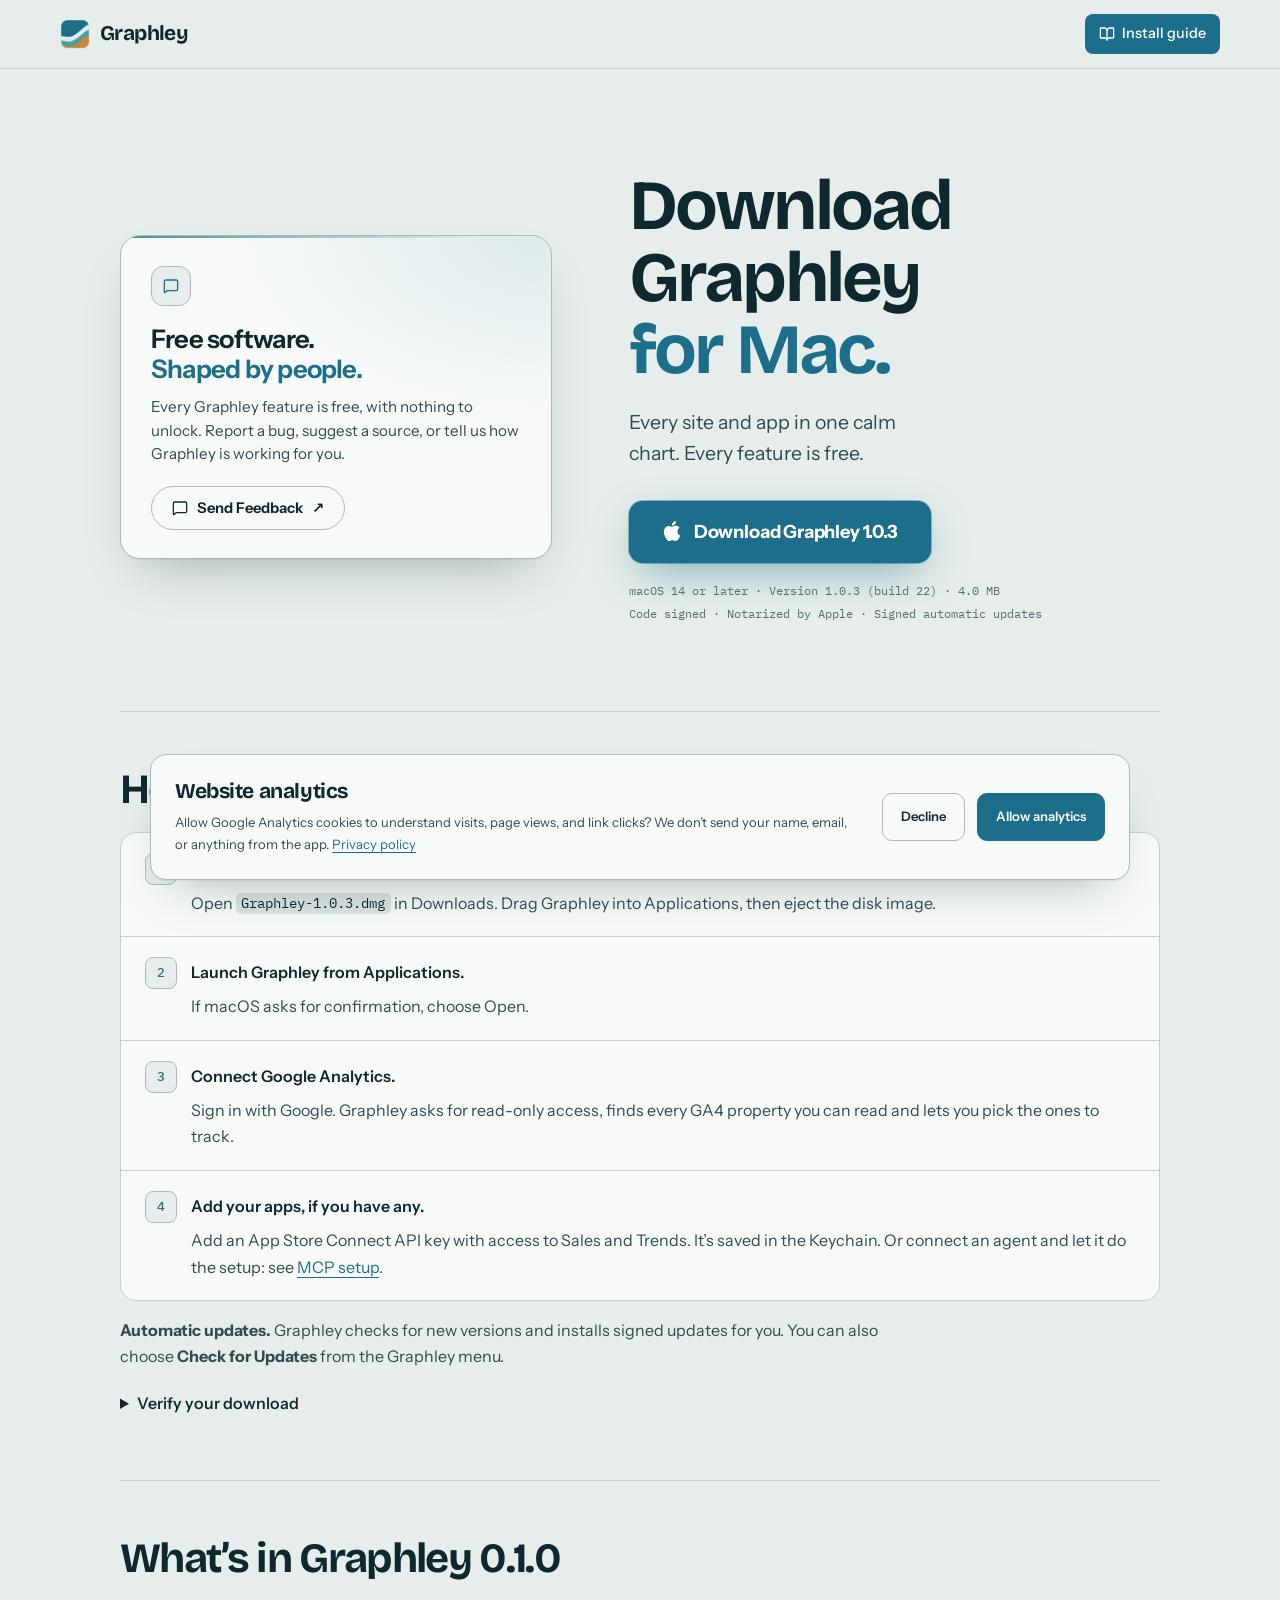
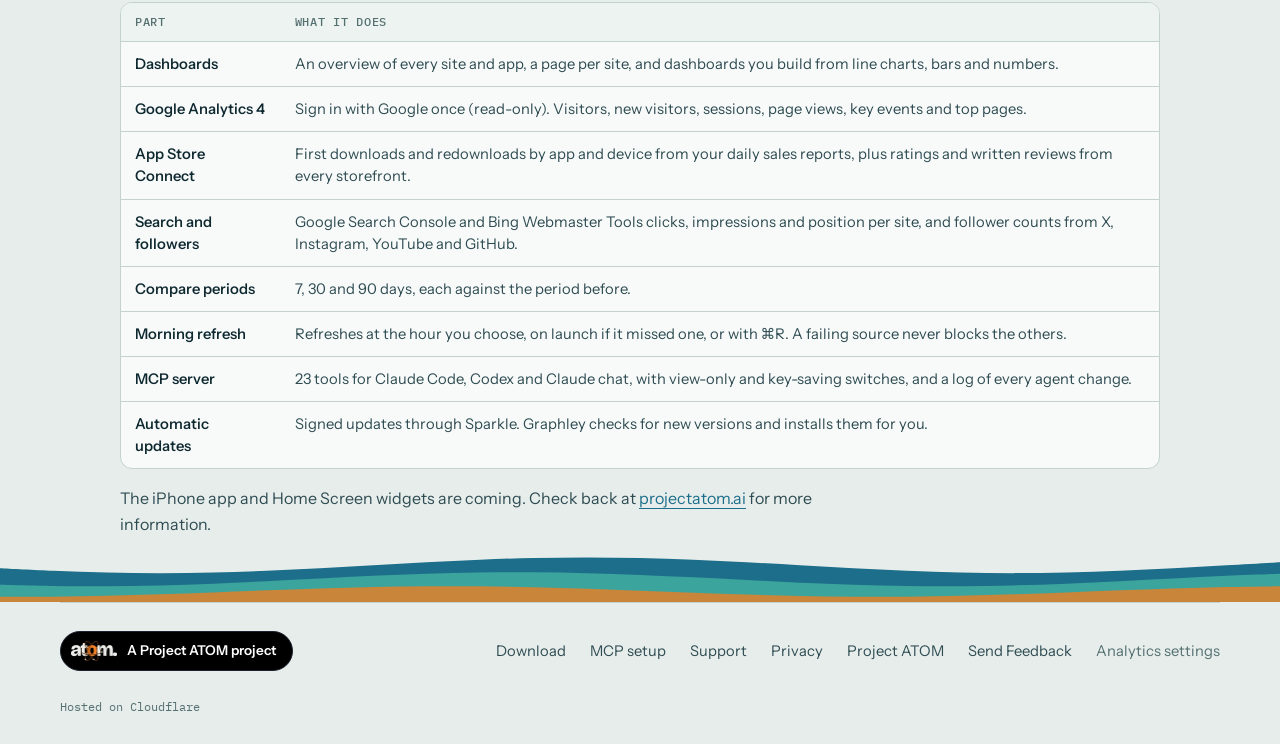
==== commit 3ecd85d2: "[graphley-site] release Mac 1.0.3 (22)" ====
--- a/download/index.html
+++ b/download/index.html
@@ -29,7 +29,7 @@
   <link rel="stylesheet" href="/assets/site.css">
   <script src="/assets/analytics.js" data-ga="G-5X9MHZPLGK" data-site="graphley" data-host="graphley.ai" data-privacy="/privacy/" data-footer=".footer nav" data-css="/assets/analytics.css" defer></script>
   <title>Download and install Graphley for Mac</title>
-  <script type="application/ld+json">{"@context":"https://schema.org","@graph":[{"@type":"WebPage","@id":"https://graphley.ai/download/#webpage","url":"https://graphley.ai/download/","name":"Download and install Graphley for Mac","description":"Download Graphley for Mac. Free, signed and notarized, with automatic updates. Install it, sign in with Google and pick the sites to track.","isPartOf":{"@id":"https://graphley.ai/#website"},"inLanguage":"en-US","publisher":{"@id":"https://projectatom.ai/#org"},"about":{"@id":"https://graphley.ai/#app"}},{"@type":"BreadcrumbList","itemListElement":[{"@type":"ListItem","position":1,"name":"Graphley","item":"https://graphley.ai/"},{"@type":"ListItem","position":2,"name":"Download","item":"https://graphley.ai/download/"}]},{"@type":"SoftwareApplication","@id":"https://graphley.ai/#app","name":"Graphley","url":"https://graphley.ai/","description":"Graphley is a free, local-first analytics app for Mac. It puts every website and App Store app you run in one dashboard, from Google Analytics and App Store Connect, with no Graphley server. Your AI agents can set it up through its built-in MCP server. Free and source available. iPhone app coming soon.","applicationCategory":"BusinessApplication","applicationSubCategory":"Web and app analytics","operatingSystem":"macOS 14 or later","softwareVersion":"1.0.2","isAccessibleForFree":true,"offers":{"@type":"Offer","price":"0","priceCurrency":"USD","availability":"https://schema.org/InStock"},"downloadUrl":"https://graphley.ai/downloads/Graphley-1.0.2.dmg","installUrl":"https://graphley.ai/download/","image":"https://graphley.ai/assets/icon.png?v=20261124","featureList":["Every website and App Store app in one dashboard","Google Analytics 4, App Store Connect, Search Console, Bing and follower sources","Dashboards you build from charts and numbers","Compare any period with the one before","Keys kept in the Keychain, never on a server","Signed automatic updates","Built-in MCP server with 23 tools for Claude Code, Codex and Claude chat"],"author":{"@id":"https://projectatom.ai/#org"},"publisher":{"@id":"https://projectatom.ai/#org"},"sameAs":["https://projectatom.ai/apps"]},{"@type":"Organization","@id":"https://projectatom.ai/#org","name":"Project ATOM","url":"https://projectatom.ai/","logo":"https://projectatom.ai/action/atom/atom-lockup.webp"}]}</script>
+  <script type="application/ld+json">{"@context":"https://schema.org","@graph":[{"@type":"WebPage","@id":"https://graphley.ai/download/#webpage","url":"https://graphley.ai/download/","name":"Download and install Graphley for Mac","description":"Download Graphley for Mac. Free, signed and notarized, with automatic updates. Install it, sign in with Google and pick the sites to track.","isPartOf":{"@id":"https://graphley.ai/#website"},"inLanguage":"en-US","publisher":{"@id":"https://projectatom.ai/#org"},"about":{"@id":"https://graphley.ai/#app"}},{"@type":"BreadcrumbList","itemListElement":[{"@type":"ListItem","position":1,"name":"Graphley","item":"https://graphley.ai/"},{"@type":"ListItem","position":2,"name":"Download","item":"https://graphley.ai/download/"}]},{"@type":"SoftwareApplication","@id":"https://graphley.ai/#app","name":"Graphley","url":"https://graphley.ai/","description":"Graphley is a free, local-first analytics app for Mac. It puts every website and App Store app you run in one dashboard, from Google Analytics and App Store Connect, with no Graphley server. Your AI agents can set it up through its built-in MCP server. Free and source available. iPhone app coming soon.","applicationCategory":"BusinessApplication","applicationSubCategory":"Web and app analytics","operatingSystem":"macOS 14 or later","softwareVersion":"1.0.3","isAccessibleForFree":true,"offers":{"@type":"Offer","price":"0","priceCurrency":"USD","availability":"https://schema.org/InStock"},"downloadUrl":"https://graphley.ai/downloads/Graphley-1.0.3.dmg","installUrl":"https://graphley.ai/download/","image":"https://graphley.ai/assets/icon.png?v=20261124","featureList":["Every website and App Store app in one dashboard","Google Analytics 4, App Store Connect, Search Console, Bing and follower sources","Dashboards you build from charts and numbers","Compare any period with the one before","Keys kept in the Keychain, never on a server","Signed automatic updates","Built-in MCP server with 23 tools for Claude Code, Codex and Claude chat"],"author":{"@id":"https://projectatom.ai/#org"},"publisher":{"@id":"https://projectatom.ai/#org"},"sameAs":["https://projectatom.ai/apps"]},{"@type":"Organization","@id":"https://projectatom.ai/#org","name":"Project ATOM","url":"https://projectatom.ai/","logo":"https://projectatom.ai/action/atom/atom-lockup.webp"}]}</script>
 </head>
 <body>
   <a class="skip" href="#main">Skip to content</a>
@@ -58,8 +58,8 @@
       </section>
 
       <div class="download-get">
-        <a class="button download-button" href="/downloads/Graphley-1.0.2.dmg" download><svg width="20" height="20" viewBox="0 0 24 24" fill="currentColor" aria-hidden="true" focusable="false"><path d="M12.152 6.896c-.948 0-2.415-1.078-3.96-1.04-2.04.027-3.91 1.183-4.961 3.014-2.117 3.675-.546 9.103 1.519 12.09 1.013 1.454 2.208 3.09 3.792 3.039 1.52-.065 2.09-.987 3.935-.987 1.831 0 2.35.987 3.96.948 1.637-.026 2.676-1.48 3.676-2.948 1.156-1.688 1.636-3.325 1.662-3.415-.039-.013-3.182-1.221-3.22-4.857-.026-3.04 2.48-4.494 2.597-4.559-1.429-2.09-3.623-2.324-4.39-2.376-2-.156-3.675 1.09-4.61 1.09zM15.53 3.83c.843-1.012 1.4-2.427 1.245-3.83-1.207.052-2.662.805-3.532 1.818-.78.896-1.454 2.338-1.273 3.714 1.338.104 2.715-.688 3.559-1.701"/></svg><span>Download Graphley <span data-release="version">1.0.2</span></span></a>
-        <p class="fineprint">macOS 14 or later · Version <span data-release="version">1.0.2</span> (build <span data-release="build">21</span>) · <span data-release="size">4.0 MB</span></p>
+        <a class="button download-button" href="/downloads/Graphley-1.0.3.dmg" download><svg width="20" height="20" viewBox="0 0 24 24" fill="currentColor" aria-hidden="true" focusable="false"><path d="M12.152 6.896c-.948 0-2.415-1.078-3.96-1.04-2.04.027-3.91 1.183-4.961 3.014-2.117 3.675-.546 9.103 1.519 12.09 1.013 1.454 2.208 3.09 3.792 3.039 1.52-.065 2.09-.987 3.935-.987 1.831 0 2.35.987 3.96.948 1.637-.026 2.676-1.48 3.676-2.948 1.156-1.688 1.636-3.325 1.662-3.415-.039-.013-3.182-1.221-3.22-4.857-.026-3.04 2.48-4.494 2.597-4.559-1.429-2.09-3.623-2.324-4.39-2.376-2-.156-3.675 1.09-4.61 1.09zM15.53 3.83c.843-1.012 1.4-2.427 1.245-3.83-1.207.052-2.662.805-3.532 1.818-.78.896-1.454 2.338-1.273 3.714 1.338.104 2.715-.688 3.559-1.701"/></svg><span>Download Graphley <span data-release="version">1.0.3</span></span></a>
+        <p class="fineprint">macOS 14 or later · Version <span data-release="version">1.0.3</span> (build <span data-release="build">22</span>) · <span data-release="size">4.0 MB</span></p>
         <p class="fineprint">Code signed · Notarized by Apple · Signed automatic updates</p>
       </div>
     </div>
@@ -67,7 +67,7 @@
     <section class="shell download-guide" id="install" aria-labelledby="install-title">
       <h2 id="install-title">How to install Graphley</h2>
       <ol class="install-steps">
-        <li><div><strong>Open the disk image.</strong><p>Open <code>Graphley-1.0.2.dmg</code> in Downloads. Drag Graphley into Applications, then eject the disk&nbsp;image.</p></div></li>
+        <li><div><strong>Open the disk image.</strong><p>Open <code>Graphley-1.0.3.dmg</code> in Downloads. Drag Graphley into Applications, then eject the disk&nbsp;image.</p></div></li>
         <li><div><strong>Launch Graphley from Applications.</strong><p>If macOS asks for confirmation, choose Open.</p></div></li>
         <li><div><strong>Connect Google Analytics.</strong><p>Sign in with Google. Graphley asks for read-only access, finds every GA4 property you can read and lets you pick the ones to track.</p></div></li>
         <li><div><strong>Add your apps, if you have any.</strong><p>Add an App Store Connect API key with access to Sales and Trends. It’s saved in the Keychain. Or connect an agent and let it do the setup: see <a href="/mcp/">MCP setup</a>.</p></div></li>
@@ -75,8 +75,8 @@
       <p><strong>Automatic updates.</strong> Graphley checks for new versions and installs signed updates for you. You can also choose <strong>Check for Updates</strong> from the Graphley menu.</p>
       <details class="download-verification">
         <summary>Verify your download</summary>
-        <p>In Terminal, run <code>shasum -a 256 ~/Downloads/Graphley-1.0.2.dmg</code> and compare the result with this SHA-256 checksum.</p>
-        <code data-release="sha">ef6c67d130d495a1fe1e33098b26245becd8acffd25ea43b433b3ce943646e05</code>
+        <p>In Terminal, run <code>shasum -a 256 ~/Downloads/Graphley-1.0.3.dmg</code> and compare the result with this SHA-256 checksum.</p>
+        <code data-release="sha">12c118f5d9fd1d6876f996a911b9851bd2abcdb98f3c60ca593e0e1809f31d11</code>
       </details>
     </section>
 
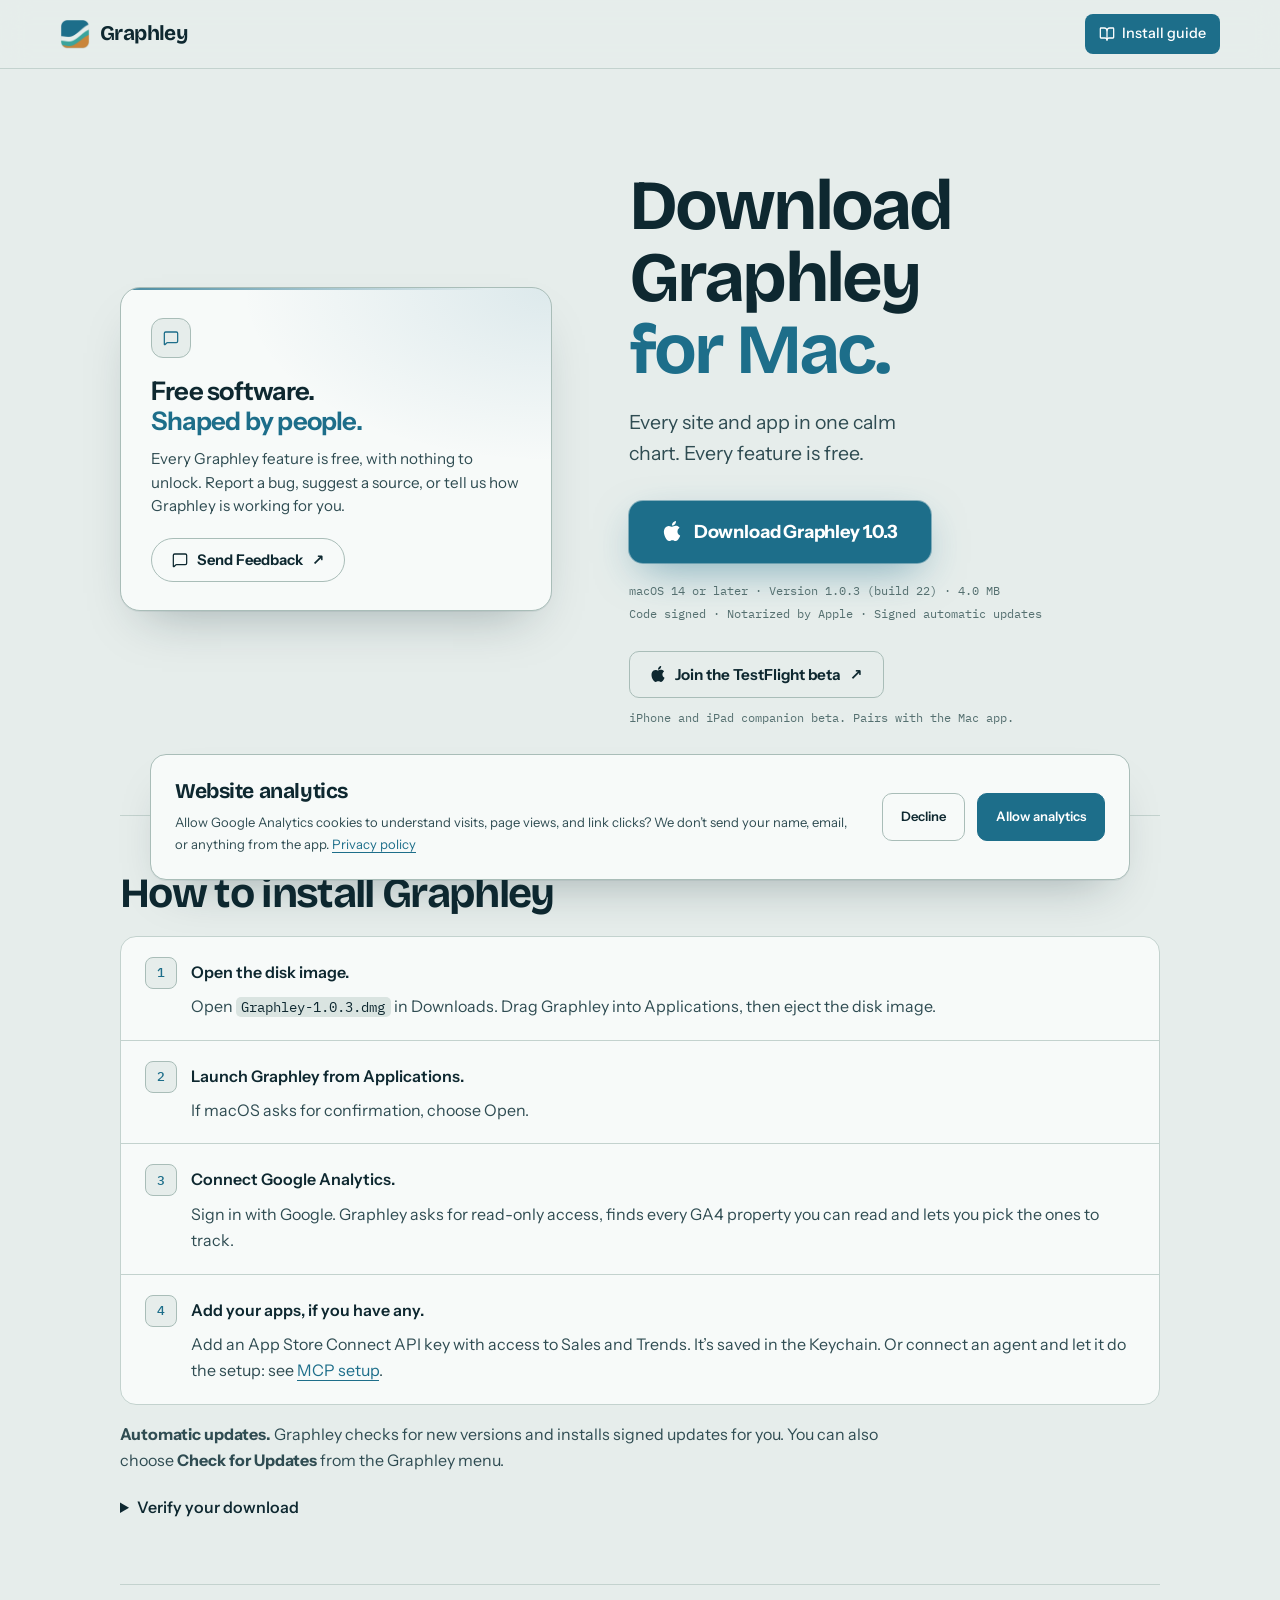
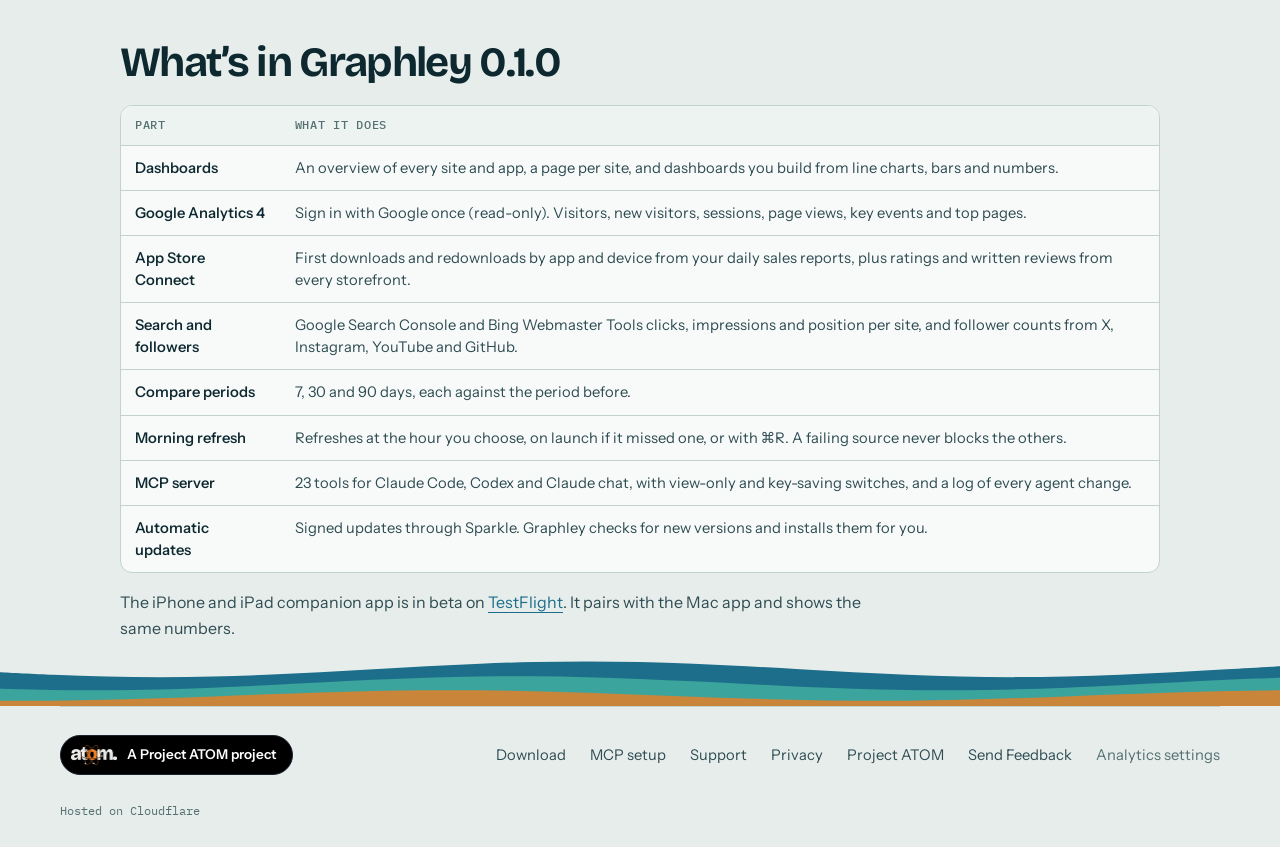
==== commit d66cf984: "[site] link the public TestFlight beta in place of the App Store Co-Authored-By: Claude Opus 5.5 <no" ====
--- a/download/index.html
+++ b/download/index.html
@@ -29,7 +29,7 @@
   <link rel="stylesheet" href="/assets/site.css">
   <script src="/assets/analytics.js" data-ga="G-5X9MHZPLGK" data-site="graphley" data-host="graphley.ai" data-privacy="/privacy/" data-footer=".footer nav" data-css="/assets/analytics.css" defer></script>
   <title>Download and install Graphley for Mac</title>
-  <script type="application/ld+json">{"@context":"https://schema.org","@graph":[{"@type":"WebPage","@id":"https://graphley.ai/download/#webpage","url":"https://graphley.ai/download/","name":"Download and install Graphley for Mac","description":"Download Graphley for Mac. Free, signed and notarized, with automatic updates. Install it, sign in with Google and pick the sites to track.","isPartOf":{"@id":"https://graphley.ai/#website"},"inLanguage":"en-US","publisher":{"@id":"https://projectatom.ai/#org"},"about":{"@id":"https://graphley.ai/#app"}},{"@type":"BreadcrumbList","itemListElement":[{"@type":"ListItem","position":1,"name":"Graphley","item":"https://graphley.ai/"},{"@type":"ListItem","position":2,"name":"Download","item":"https://graphley.ai/download/"}]},{"@type":"SoftwareApplication","@id":"https://graphley.ai/#app","name":"Graphley","url":"https://graphley.ai/","description":"Graphley is a free, local-first analytics app for Mac. It puts every website and App Store app you run in one dashboard, from Google Analytics and App Store Connect, with no Graphley server. Your AI agents can set it up through its built-in MCP server. Free and source available. iPhone app coming soon.","applicationCategory":"BusinessApplication","applicationSubCategory":"Web and app analytics","operatingSystem":"macOS 14 or later","softwareVersion":"1.0.3","isAccessibleForFree":true,"offers":{"@type":"Offer","price":"0","priceCurrency":"USD","availability":"https://schema.org/InStock"},"downloadUrl":"https://graphley.ai/downloads/Graphley-1.0.3.dmg","installUrl":"https://graphley.ai/download/","image":"https://graphley.ai/assets/icon.png?v=20261124","featureList":["Every website and App Store app in one dashboard","Google Analytics 4, App Store Connect, Search Console, Bing and follower sources","Dashboards you build from charts and numbers","Compare any period with the one before","Keys kept in the Keychain, never on a server","Signed automatic updates","Built-in MCP server with 23 tools for Claude Code, Codex and Claude chat"],"author":{"@id":"https://projectatom.ai/#org"},"publisher":{"@id":"https://projectatom.ai/#org"},"sameAs":["https://projectatom.ai/apps"]},{"@type":"Organization","@id":"https://projectatom.ai/#org","name":"Project ATOM","url":"https://projectatom.ai/","logo":"https://projectatom.ai/action/atom/atom-lockup.webp"}]}</script>
+  <script type="application/ld+json">{"@context":"https://schema.org","@graph":[{"@type":"WebPage","@id":"https://graphley.ai/download/#webpage","url":"https://graphley.ai/download/","name":"Download and install Graphley for Mac","description":"Download Graphley for Mac. Free, signed and notarized, with automatic updates. Install it, sign in with Google and pick the sites to track.","isPartOf":{"@id":"https://graphley.ai/#website"},"inLanguage":"en-US","publisher":{"@id":"https://projectatom.ai/#org"},"about":{"@id":"https://graphley.ai/#app"}},{"@type":"BreadcrumbList","itemListElement":[{"@type":"ListItem","position":1,"name":"Graphley","item":"https://graphley.ai/"},{"@type":"ListItem","position":2,"name":"Download","item":"https://graphley.ai/download/"}]},{"@type":"SoftwareApplication","@id":"https://graphley.ai/#app","name":"Graphley","url":"https://graphley.ai/","description":"Graphley is a free, local-first analytics app for Mac. It puts every website and App Store app you run in one dashboard, from Google Analytics and App Store Connect, with no Graphley server. Your AI agents can set it up through its built-in MCP server. Free and source available. iPhone and iPad beta on TestFlight.","applicationCategory":"BusinessApplication","applicationSubCategory":"Web and app analytics","operatingSystem":"macOS 14 or later","softwareVersion":"1.0.3","isAccessibleForFree":true,"offers":{"@type":"Offer","price":"0","priceCurrency":"USD","availability":"https://schema.org/InStock"},"downloadUrl":"https://graphley.ai/downloads/Graphley-1.0.3.dmg","installUrl":"https://graphley.ai/download/","image":"https://graphley.ai/assets/icon.png?v=20261124","featureList":["Every website and App Store app in one dashboard","Google Analytics 4, App Store Connect, Search Console, Bing and follower sources","Dashboards you build from charts and numbers","Compare any period with the one before","Keys kept in the Keychain, never on a server","Signed automatic updates","Built-in MCP server with 23 tools for Claude Code, Codex and Claude chat"],"author":{"@id":"https://projectatom.ai/#org"},"publisher":{"@id":"https://projectatom.ai/#org"},"sameAs":["https://projectatom.ai/apps"]},{"@type":"Organization","@id":"https://projectatom.ai/#org","name":"Project ATOM","url":"https://projectatom.ai/","logo":"https://projectatom.ai/action/atom/atom-lockup.webp"}]}</script>
 </head>
 <body>
   <a class="skip" href="#main">Skip to content</a>
@@ -61,6 +61,10 @@
         <a class="button download-button" href="/downloads/Graphley-1.0.3.dmg" download><svg width="20" height="20" viewBox="0 0 24 24" fill="currentColor" aria-hidden="true" focusable="false"><path d="M12.152 6.896c-.948 0-2.415-1.078-3.96-1.04-2.04.027-3.91 1.183-4.961 3.014-2.117 3.675-.546 9.103 1.519 12.09 1.013 1.454 2.208 3.09 3.792 3.039 1.52-.065 2.09-.987 3.935-.987 1.831 0 2.35.987 3.96.948 1.637-.026 2.676-1.48 3.676-2.948 1.156-1.688 1.636-3.325 1.662-3.415-.039-.013-3.182-1.221-3.22-4.857-.026-3.04 2.48-4.494 2.597-4.559-1.429-2.09-3.623-2.324-4.39-2.376-2-.156-3.675 1.09-4.61 1.09zM15.53 3.83c.843-1.012 1.4-2.427 1.245-3.83-1.207.052-2.662.805-3.532 1.818-.78.896-1.454 2.338-1.273 3.714 1.338.104 2.715-.688 3.559-1.701"/></svg><span>Download Graphley <span data-release="version">1.0.3</span></span></a>
         <p class="fineprint">macOS 14 or later · Version <span data-release="version">1.0.3</span> (build <span data-release="build">22</span>) · <span data-release="size">4.0 MB</span></p>
         <p class="fineprint">Code signed · Notarized by Apple · Signed automatic updates</p>
+        <div class="testflight-get">
+          <a class="button secondary testflight-button" href="https://testflight.apple.com/join/fVEtgQ7n" target="_blank" rel="noopener noreferrer"><svg width="16" height="16" viewBox="0 0 24 24" fill="currentColor" aria-hidden="true" focusable="false"><path d="M12.152 6.896c-.948 0-2.415-1.078-3.96-1.04-2.04.027-3.91 1.183-4.961 3.014-2.117 3.675-.546 9.103 1.519 12.09 1.013 1.454 2.208 3.09 3.792 3.039 1.52-.065 2.09-.987 3.935-.987 1.831 0 2.35.987 3.96.948 1.637-.026 2.676-1.48 3.676-2.948 1.156-1.688 1.636-3.325 1.662-3.415-.039-.013-3.182-1.221-3.22-4.857-.026-3.04 2.48-4.494 2.597-4.559-1.429-2.09-3.623-2.324-4.39-2.376-2-.156-3.675 1.09-4.61 1.09zM15.53 3.83c.843-1.012 1.4-2.427 1.245-3.83-1.207.052-2.662.805-3.532 1.818-.78.896-1.454 2.338-1.273 3.714 1.338.104 2.715-.688 3.559-1.701"/></svg> Join the TestFlight beta <span aria-hidden="true">↗</span></a>
+          <p class="fineprint">iPhone and iPad companion beta. Pairs with the Mac&nbsp;app.</p>
+        </div>
       </div>
     </div>
 
@@ -97,7 +101,7 @@
           </tbody>
         </table>
       </div>
-      <p>The iPhone app and Home Screen widgets are coming. Check back at <a href="https://projectatom.ai/">projectatom.ai</a> for more information.</p>
+      <p>The iPhone and iPad companion app is in beta on <a href="https://testflight.apple.com/join/fVEtgQ7n" target="_blank" rel="noopener noreferrer">TestFlight</a>. It pairs with the Mac app and shows the same&nbsp;numbers.</p>
     </section>
   </main>
   <footer>
--- a/assets/site.css
+++ b/assets/site.css
@@ -441,6 +441,8 @@
 }
 .download-button svg { margin-top: -3px; }
 .download-get .fineprint + .fineprint { margin-top: 4px; }
+.testflight-get { margin-top: 28px; }
+.testflight-get .fineprint { margin-top: 10px; }
 .download-support {
   grid-area: card; position: relative; overflow: hidden;
   padding: 30px 30px 28px;
@@ -493,6 +495,7 @@
   .download-support .button { width: 100%; min-height: 42px; margin-top: 14px; }
   .download-get { margin-top: 16px; }
   .download-button { width: 100%; }
+  .testflight-get .button { width: 100%; }
 }
 @media (max-width: 720px) {
   .shell { width: calc(100% - 32px); }
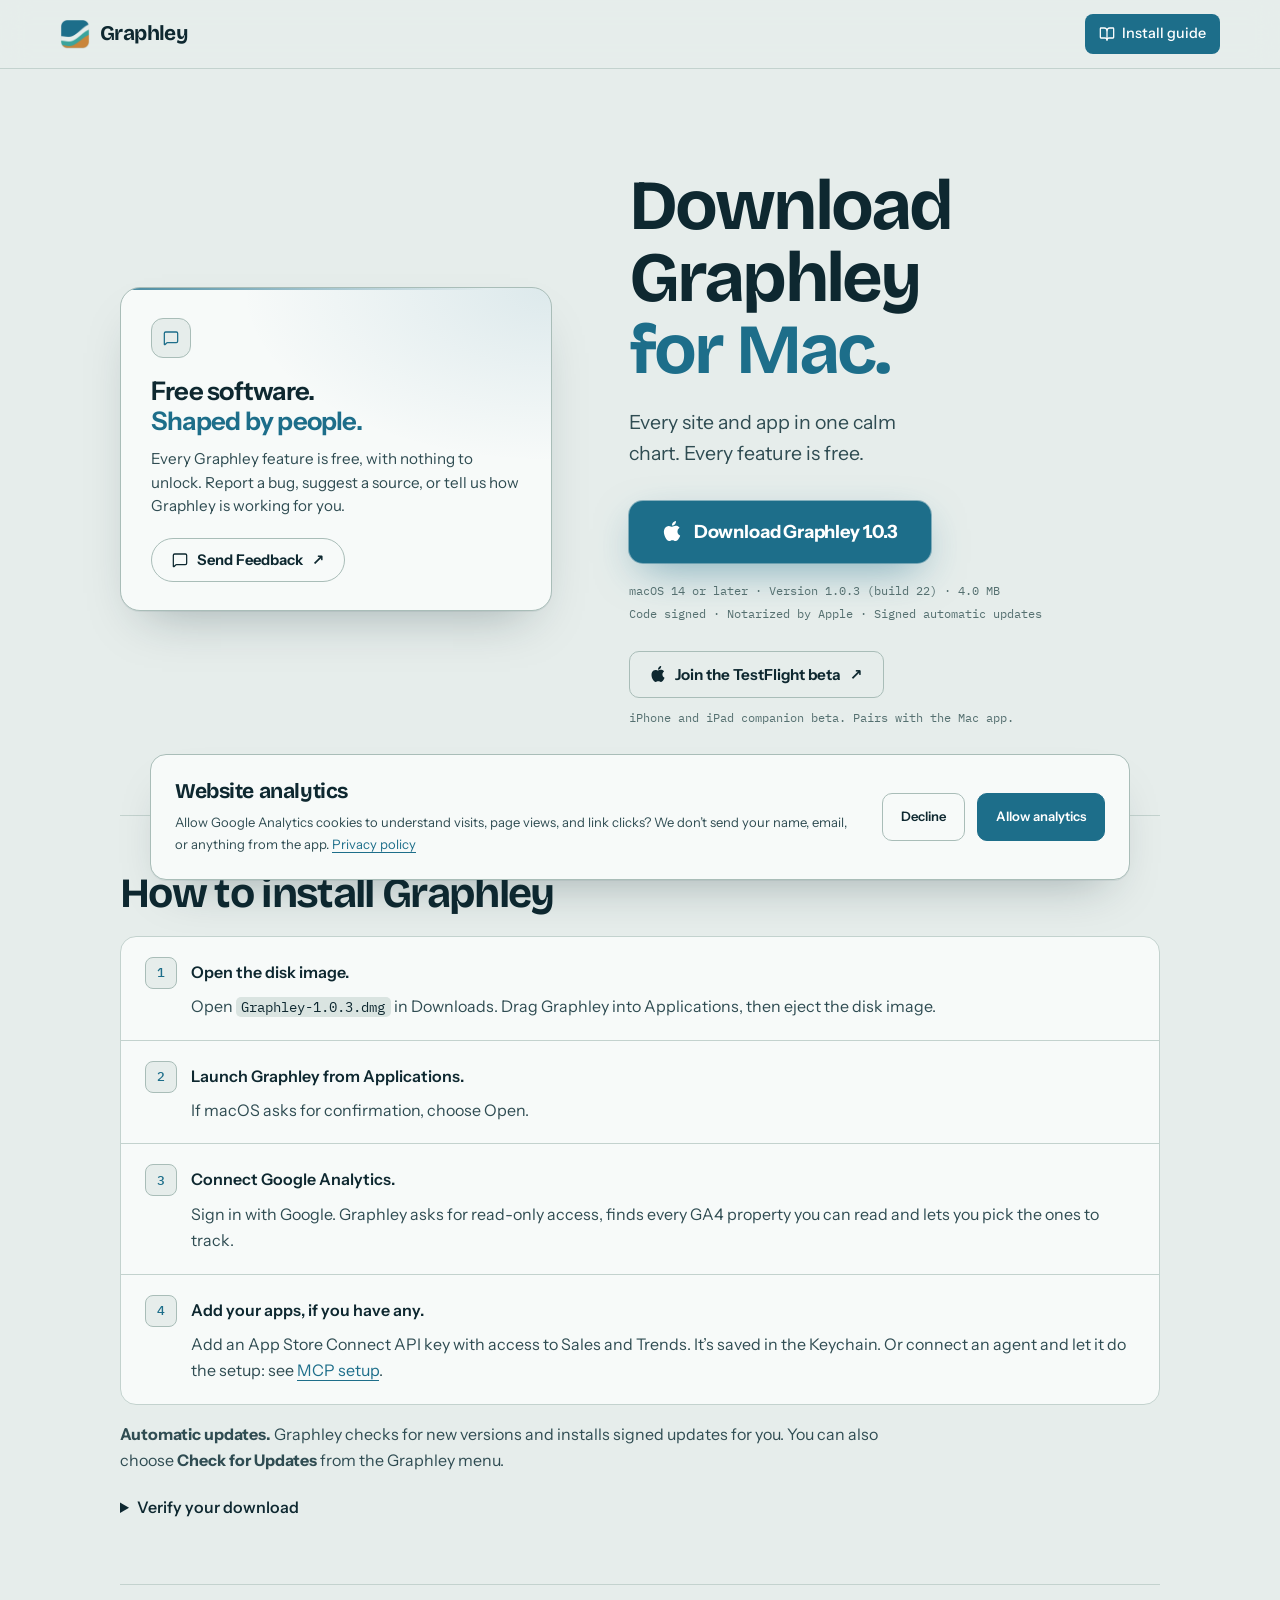
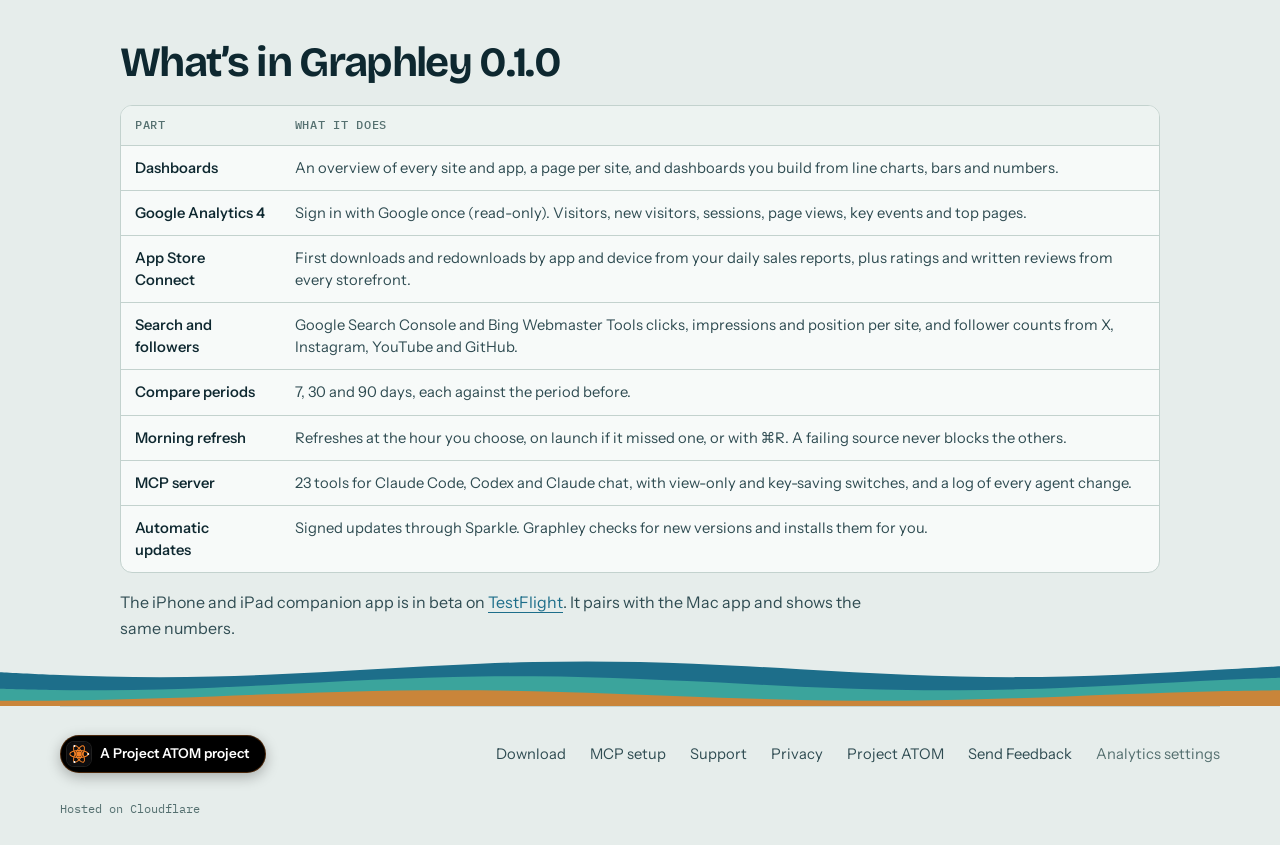
==== commit c06df98c: "Use the ATOM favicon in the Project ATOM pill Swap the "atom." text wordmark for the small ATOM favi" ====
--- a/download/index.html
+++ b/download/index.html
@@ -106,7 +106,7 @@
   </main>
   <footer>
     <div class="shell footer">
-      <a class="product-credit" href="https://projectatom.ai/" target="_blank" rel="noopener noreferrer"><img src="/project-atom/atom-credit.webp" width="46" height="20" alt="" style="width:46px;height:20px;border-radius:0;box-shadow:none;outline:0;border:0;filter:none"><span>A Project ATOM project</span></a>
+      <a class="product-credit" href="https://projectatom.ai/" target="_blank" rel="noopener noreferrer"><img src="/project-atom/atom-icon.svg?v=20261127" width="24" height="24" alt="" style="width:24px;height:24px;border-radius:7px;box-shadow:0 0 0 1px rgba(255,255,255,.12);outline:0;border:0;filter:none"><span>A Project ATOM project</span></a>
       <nav aria-label="Footer"><a href="/download/">Download</a><a href="/mcp/">MCP setup</a><a href="/help/">Support</a><a href="/privacy/">Privacy</a><a href="https://projectatom.ai/">Project ATOM</a><a href="https://projectatom.ai/apps?app=graphley#feedback">Send Feedback</a></nav>
     </div>
     <div class="shell footer-credit">
--- a/assets/site.css
+++ b/assets/site.css
@@ -379,9 +379,9 @@
 .footer a { color: var(--ink-2); text-decoration: none; }
 .footer a:hover { color: var(--accent); }
 .footer-credit { display: flex; flex-wrap: wrap; align-items: center; justify-content: space-between; gap: 12px 18px; padding-block: 0 28px; font: .75rem/1.4 var(--mono); color: var(--muted); }
-.footer .product-credit, .footer-credit .product-credit { display: inline-flex; align-items: center; flex-shrink: 0; gap: 10px; padding: 9px 16px 9px 10px; border: 1px solid #1d2230; border-radius: 999px; background: #000; color: #fff; font: 600 13.5px/1.4 var(--sans); white-space: nowrap; text-decoration: none; transition: transform .15s; }
-:is(.footer, .footer-credit) .product-credit:hover { color: #fff; transform: translateY(-1px); }
-.product-credit img { display: block; flex-shrink: 0; width: 22px; height: 22px; border-radius: 6px; object-fit: contain; }
+.footer .product-credit, .footer-credit .product-credit { display: inline-flex; align-items: center; flex-shrink: 0; gap: 9px; padding: 6px 16px 6px 6px; border: 1px solid rgba(245, 128, 37, .3); border-radius: 999px; background: #000; color: #fff; font: 600 13.5px/1.4 var(--sans); white-space: nowrap; text-decoration: none; box-shadow: 0 4px 14px rgba(0, 0, 0, .28); transition: transform .15s, border-color .15s, box-shadow .15s; }
+:is(.footer, .footer-credit) .product-credit:hover { color: #fff; transform: translateY(-1px); border-color: rgba(245, 128, 37, .65); box-shadow: 0 0 18px rgba(245, 128, 37, .22); }
+.product-credit img { display: block; flex-shrink: 0; width: 24px; height: 24px; border-radius: 7px; object-fit: contain; }
 .statusbar { border-top: 1px solid var(--line); background: var(--bg-2); font: .72rem/1 var(--mono); color: var(--muted); }
 .statusbar .shell { display: flex; flex-wrap: wrap; align-items: center; gap: 6px 22px; padding-block: 10px; }
 .statusbar .grow { flex: 1; }
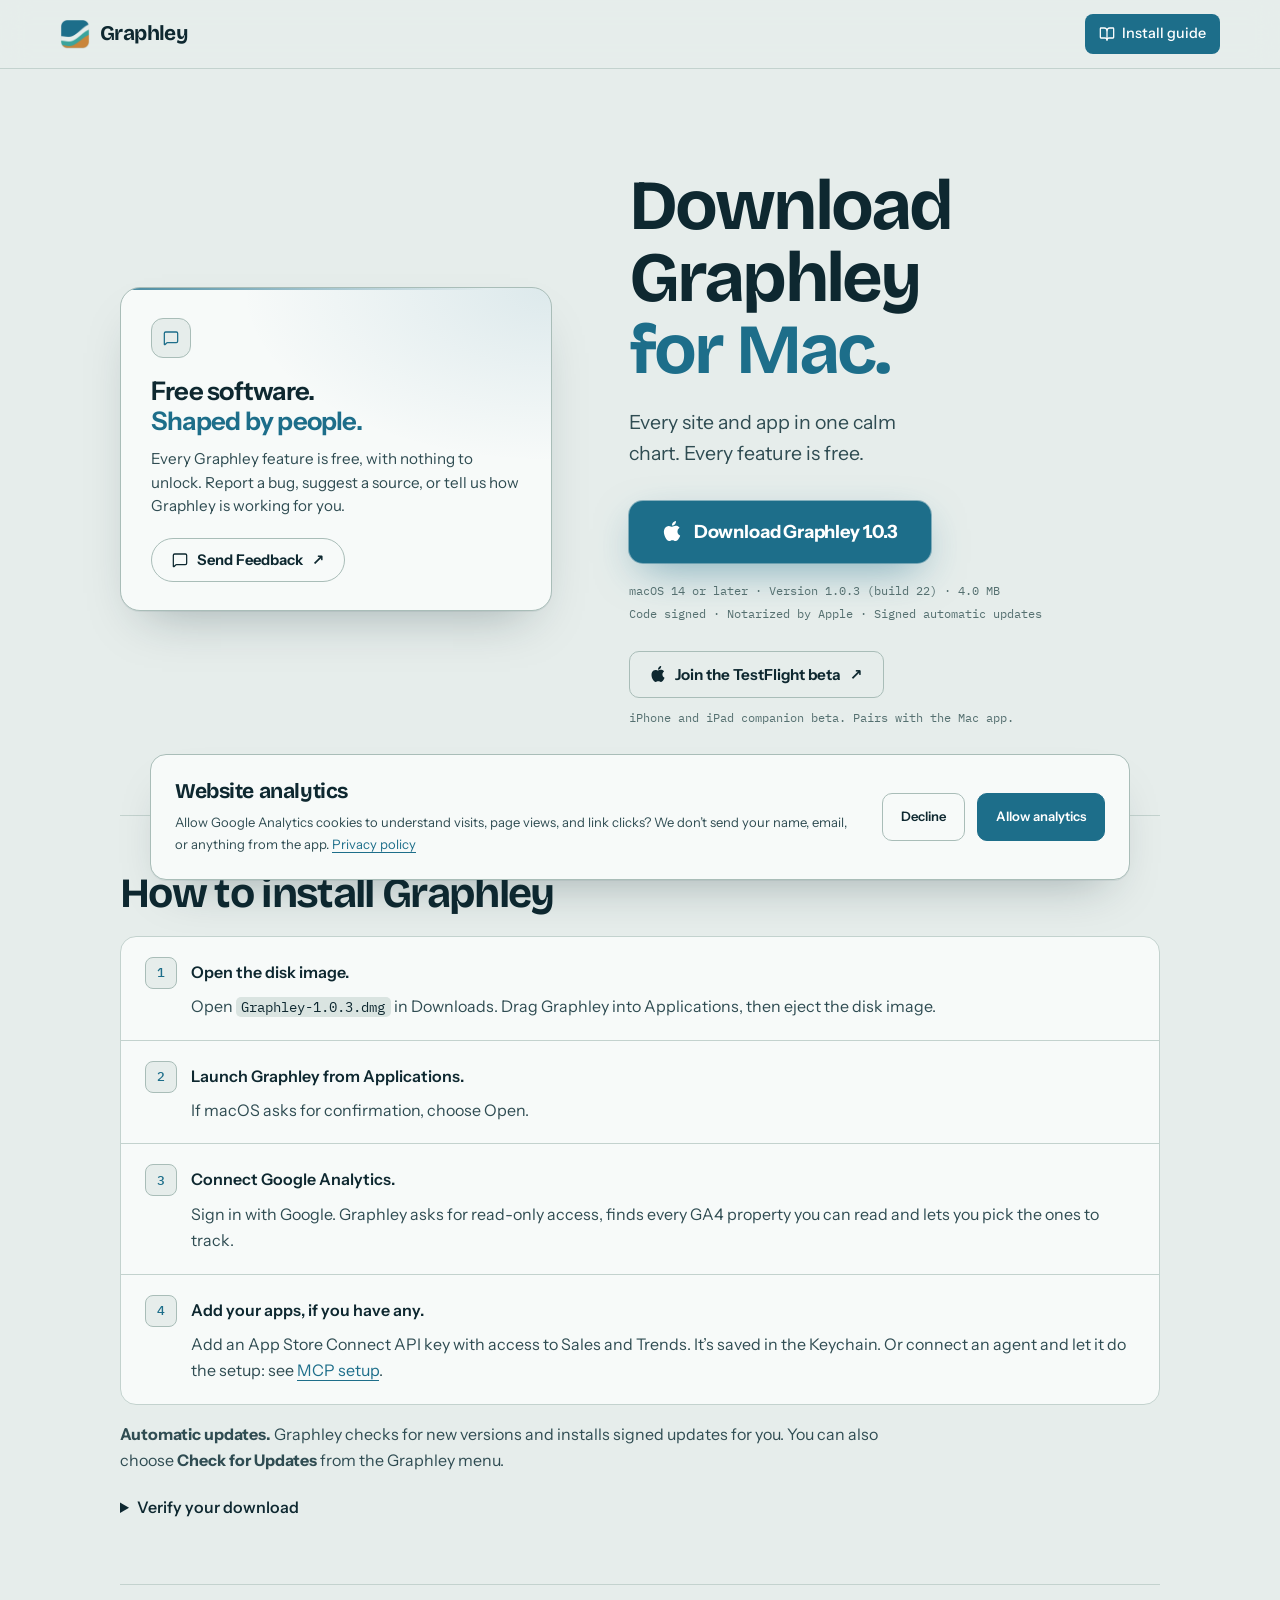
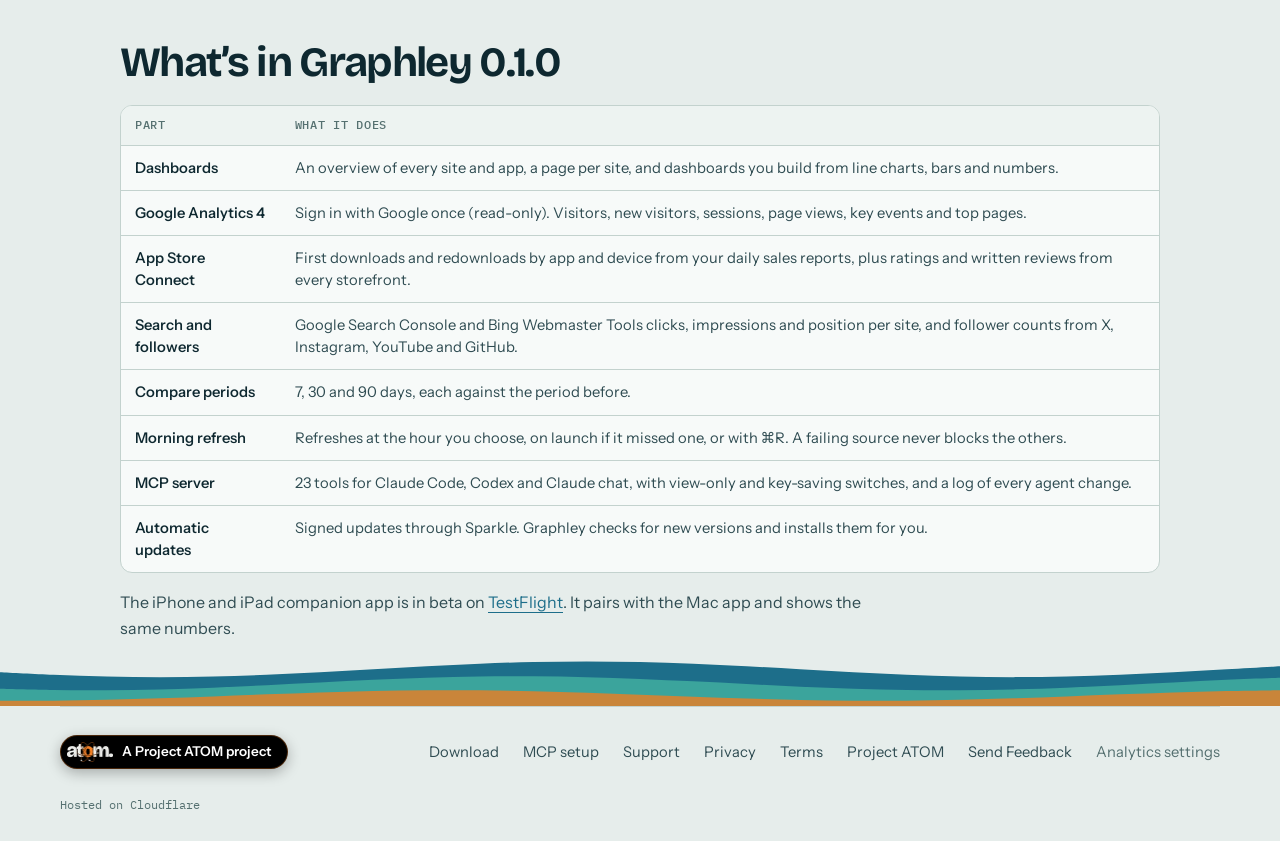
==== commit 8a9ff635: "Update privacy and terms for Project ATOM Rewrite privacy to match how the app works today (feedback" ====
--- a/download/index.html
+++ b/download/index.html
@@ -106,8 +106,8 @@
   </main>
   <footer>
     <div class="shell footer">
-      <a class="product-credit" href="https://projectatom.ai/" target="_blank" rel="noopener noreferrer"><img src="/project-atom/atom-icon.svg?v=20261127" width="24" height="24" alt="" style="width:24px;height:24px;border-radius:7px;box-shadow:0 0 0 1px rgba(255,255,255,.12);outline:0;border:0;filter:none"><span>A Project ATOM project</span></a>
-      <nav aria-label="Footer"><a href="/download/">Download</a><a href="/mcp/">MCP setup</a><a href="/help/">Support</a><a href="/privacy/">Privacy</a><a href="https://projectatom.ai/">Project ATOM</a><a href="https://projectatom.ai/apps?app=graphley#feedback">Send Feedback</a></nav>
+      <a class="product-credit" href="https://projectatom.ai/" target="_blank" rel="noopener noreferrer"><img src="/project-atom/atom-credit.webp" width="46" height="20" alt="" style="width:46px;height:20px;border-radius:0;box-shadow:none;outline:0;border:0;filter:none"><span>A Project ATOM project</span></a>
+      <nav aria-label="Footer"><a href="/download/">Download</a><a href="/mcp/">MCP setup</a><a href="/help/">Support</a><a href="/privacy/">Privacy</a><a href="/terms/">Terms</a><a href="https://projectatom.ai/">Project ATOM</a><a href="https://projectatom.ai/apps?app=graphley#feedback">Send Feedback</a></nav>
     </div>
     <div class="shell footer-credit">
       <span>Hosted on Cloudflare</span>
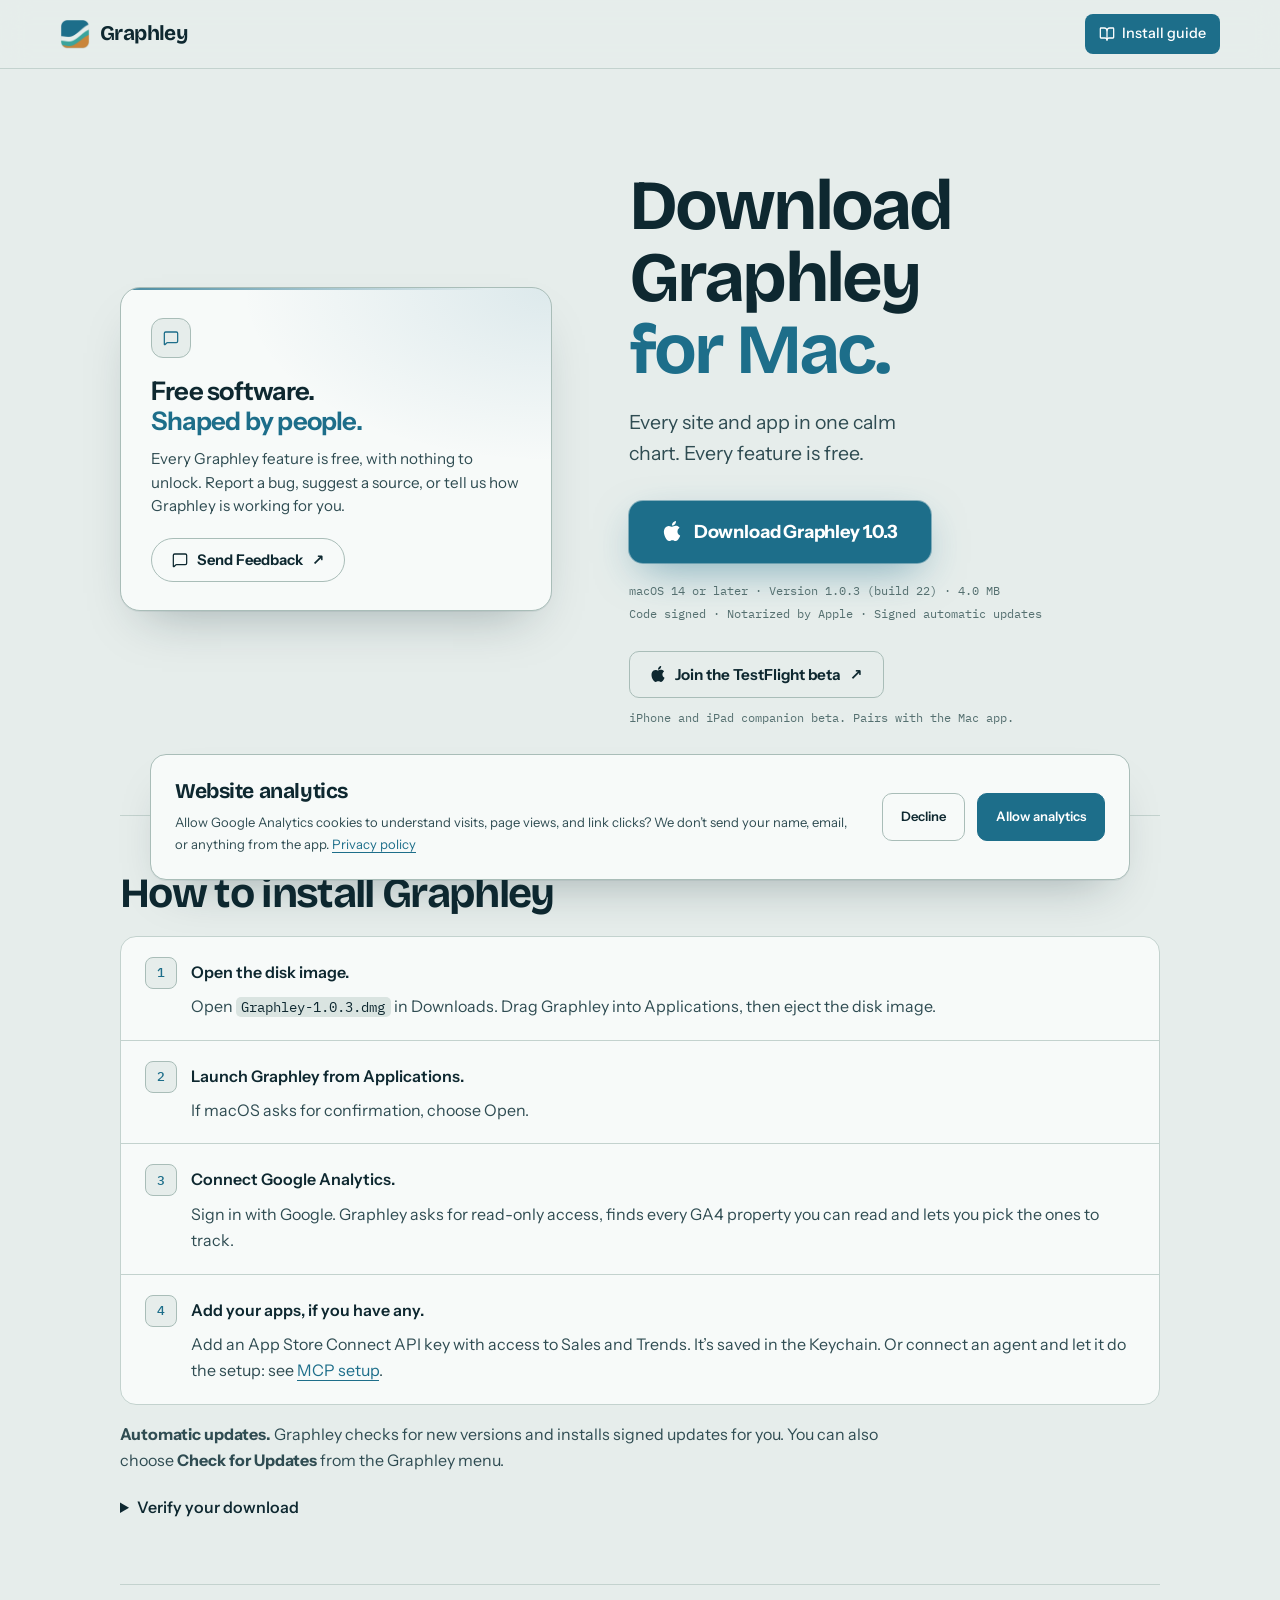
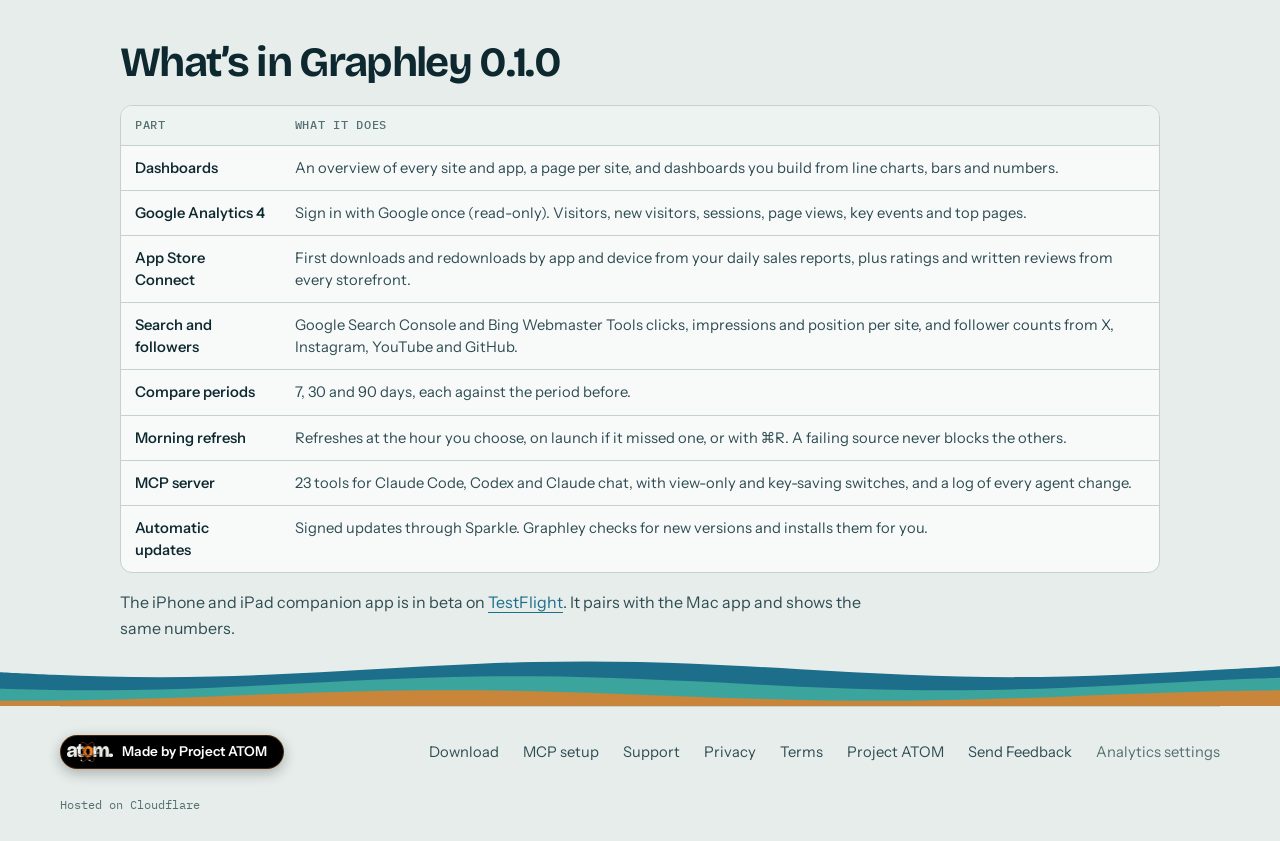
==== commit dd57d24a: "Say "Made by Project ATOM" instead of "A Project ATOM project" The footer pill and the family block " ====
--- a/download/index.html
+++ b/download/index.html
@@ -106,7 +106,7 @@
   </main>
   <footer>
     <div class="shell footer">
-      <a class="product-credit" href="https://projectatom.ai/" target="_blank" rel="noopener noreferrer"><img src="/project-atom/atom-credit.webp" width="46" height="20" alt="" style="width:46px;height:20px;border-radius:0;box-shadow:none;outline:0;border:0;filter:none"><span>A Project ATOM project</span></a>
+      <a class="product-credit" href="https://projectatom.ai/" target="_blank" rel="noopener noreferrer"><img src="/project-atom/atom-credit.webp" width="46" height="20" alt="" style="width:46px;height:20px;border-radius:0;box-shadow:none;outline:0;border:0;filter:none"><span>Made by Project ATOM</span></a>
       <nav aria-label="Footer"><a href="/download/">Download</a><a href="/mcp/">MCP setup</a><a href="/help/">Support</a><a href="/privacy/">Privacy</a><a href="/terms/">Terms</a><a href="https://projectatom.ai/">Project ATOM</a><a href="https://projectatom.ai/apps?app=graphley#feedback">Send Feedback</a></nav>
     </div>
     <div class="shell footer-credit">
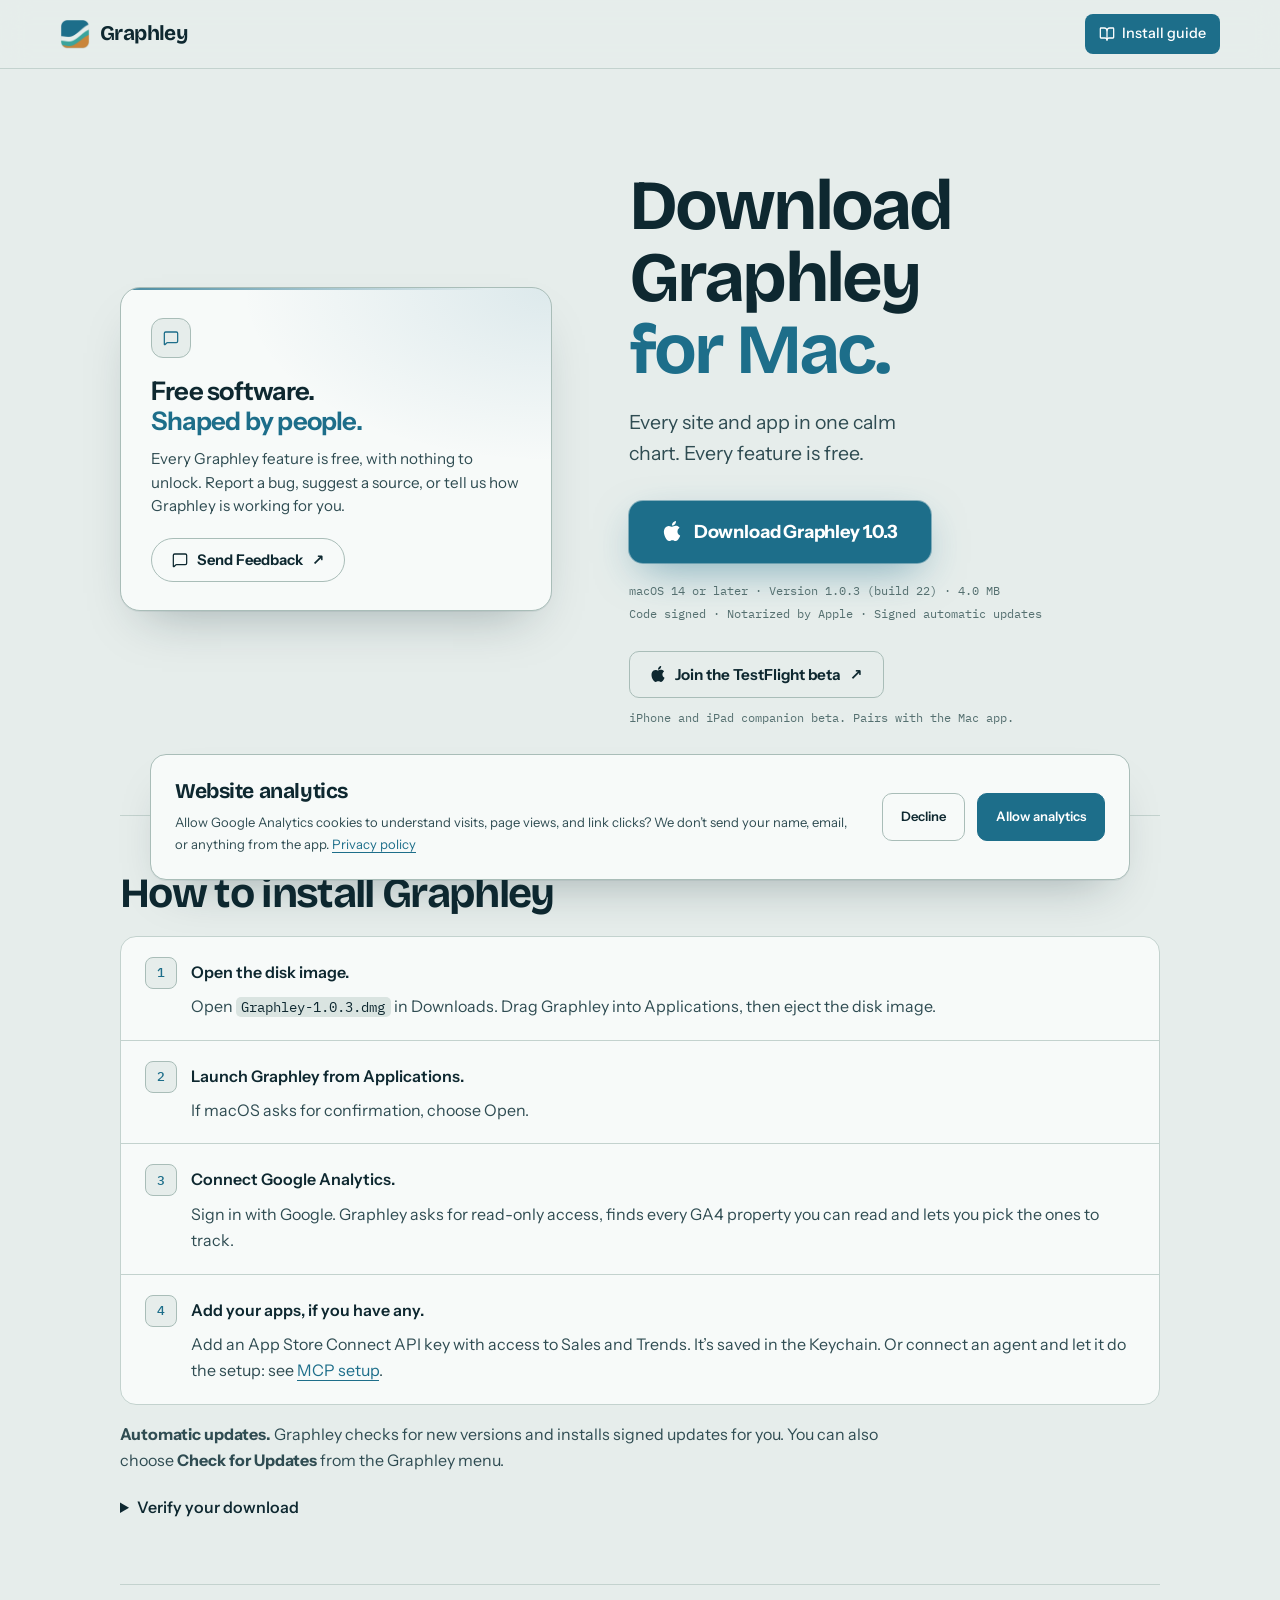
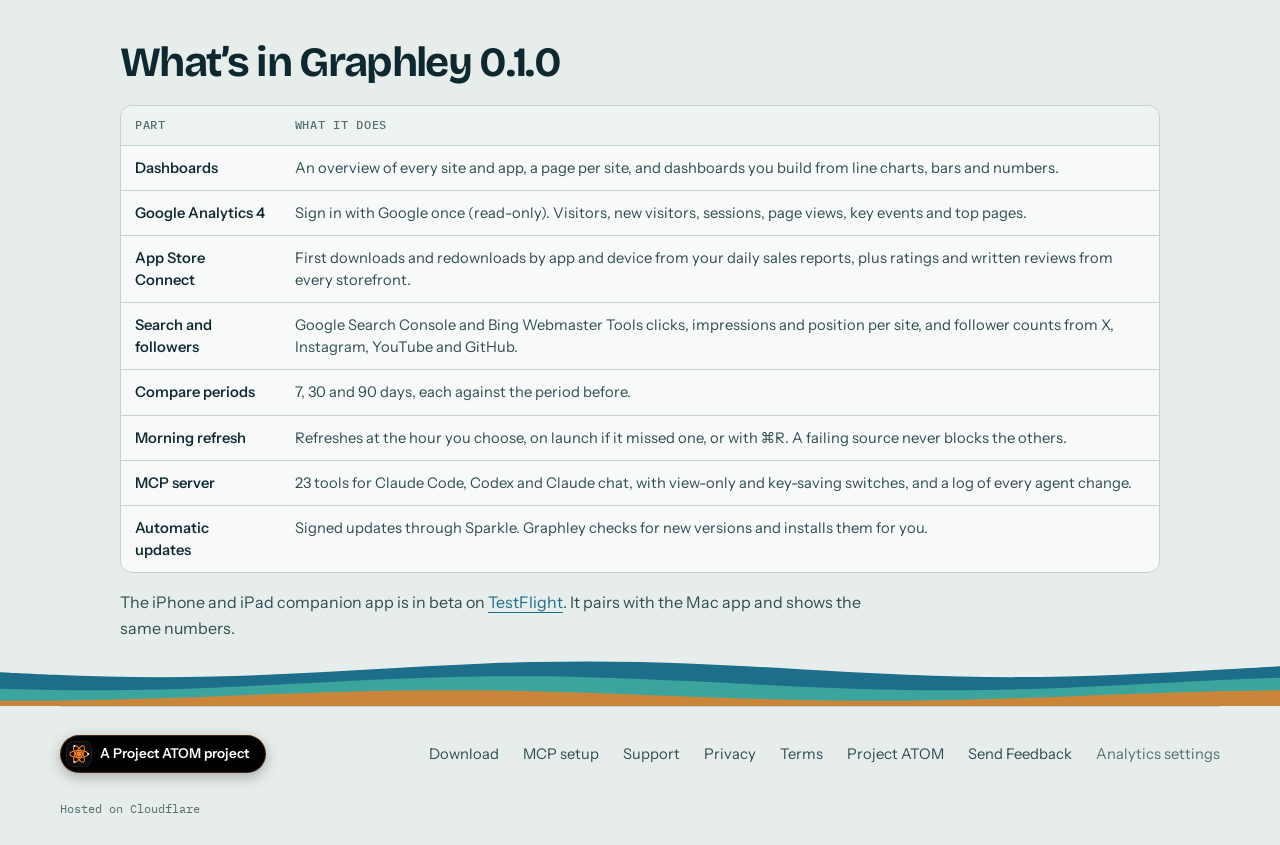
==== commit e10901a6: "Merge main into atom-icon-pill Co-Authored-By: Claude Opus 5.5 <noreply@anthropic.com> Claude-Sessio" ====
--- a/download/index.html
+++ b/download/index.html
@@ -106,7 +106,7 @@
   </main>
   <footer>
     <div class="shell footer">
-      <a class="product-credit" href="https://projectatom.ai/" target="_blank" rel="noopener noreferrer"><img src="/project-atom/atom-credit.webp" width="46" height="20" alt="" style="width:46px;height:20px;border-radius:0;box-shadow:none;outline:0;border:0;filter:none"><span>Made by Project ATOM</span></a>
+      <a class="product-credit" href="https://projectatom.ai/" target="_blank" rel="noopener noreferrer"><img src="/project-atom/atom-icon.svg?v=20261127" width="24" height="24" alt="" style="width:24px;height:24px;border-radius:7px;box-shadow:0 0 0 1px rgba(255,255,255,.12);outline:0;border:0;filter:none"><span>A Project ATOM project</span></a>
       <nav aria-label="Footer"><a href="/download/">Download</a><a href="/mcp/">MCP setup</a><a href="/help/">Support</a><a href="/privacy/">Privacy</a><a href="/terms/">Terms</a><a href="https://projectatom.ai/">Project ATOM</a><a href="https://projectatom.ai/apps?app=graphley#feedback">Send Feedback</a></nav>
     </div>
     <div class="shell footer-credit">
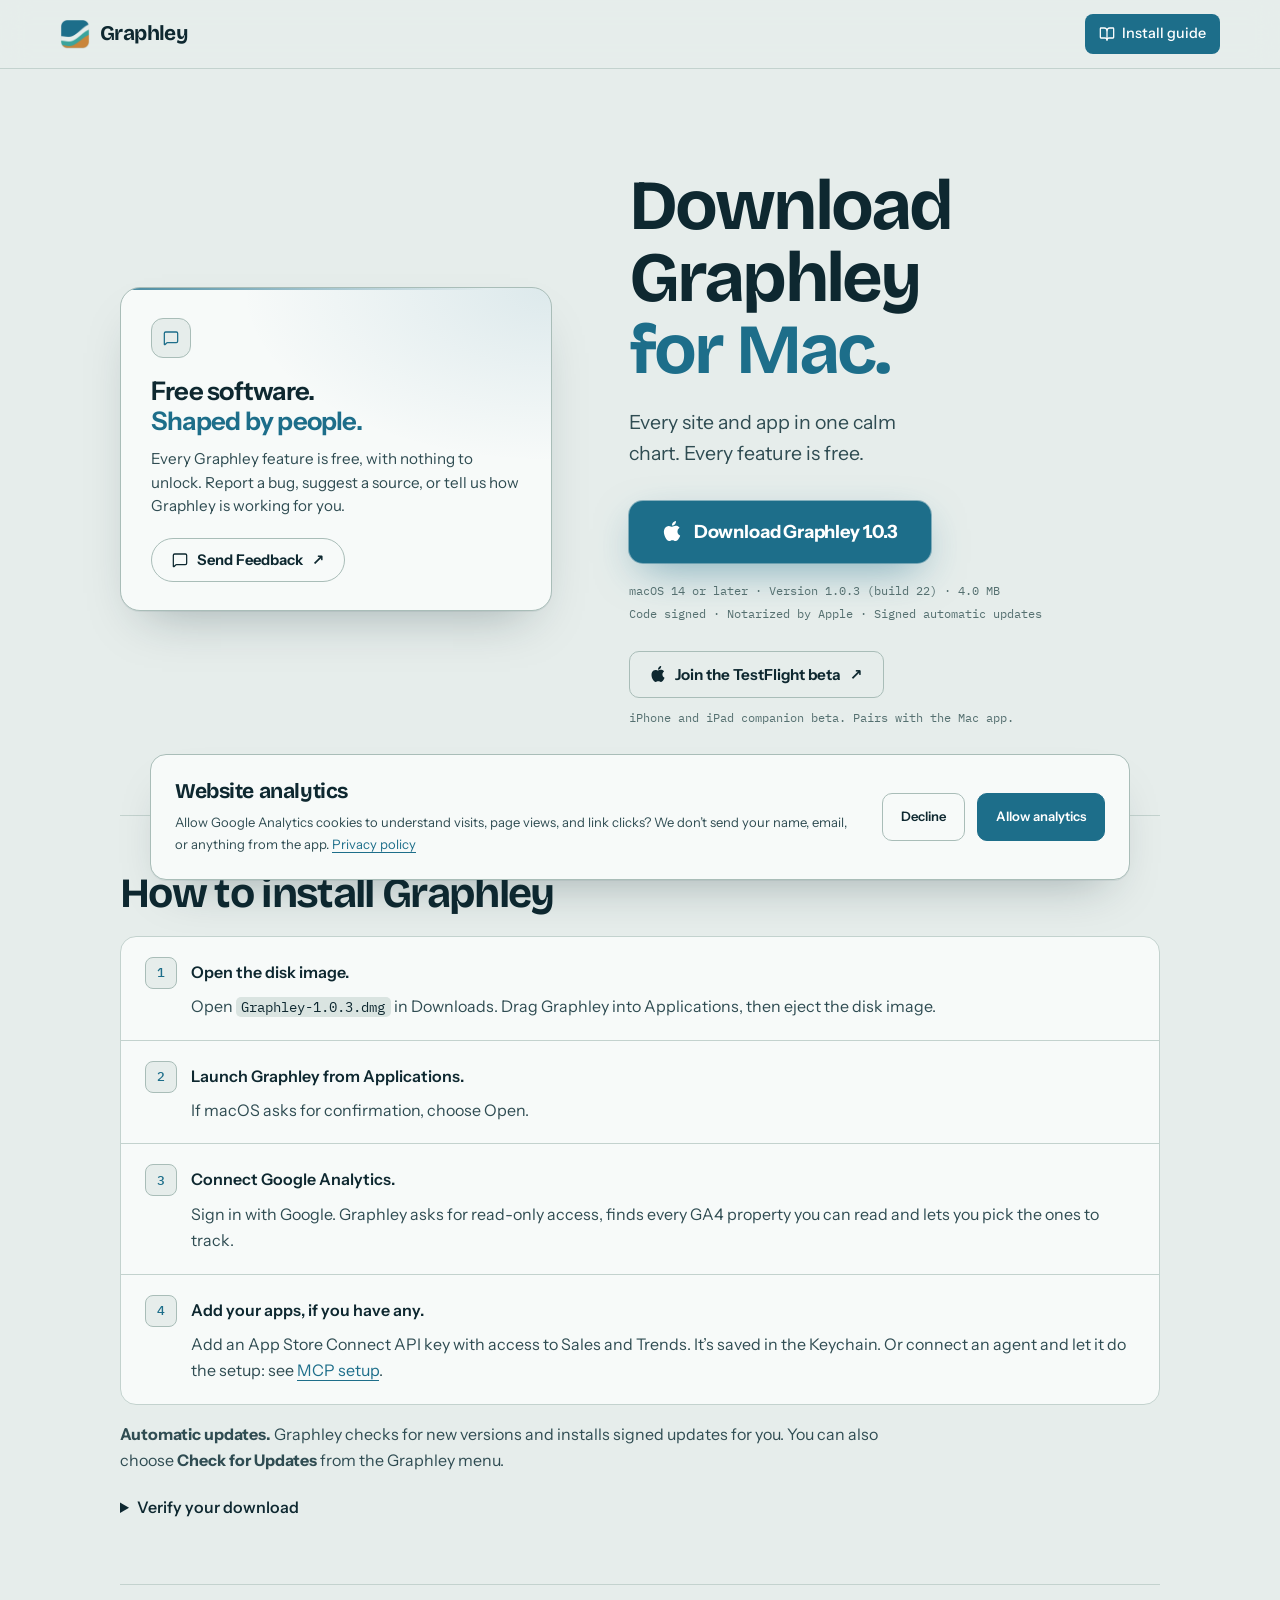
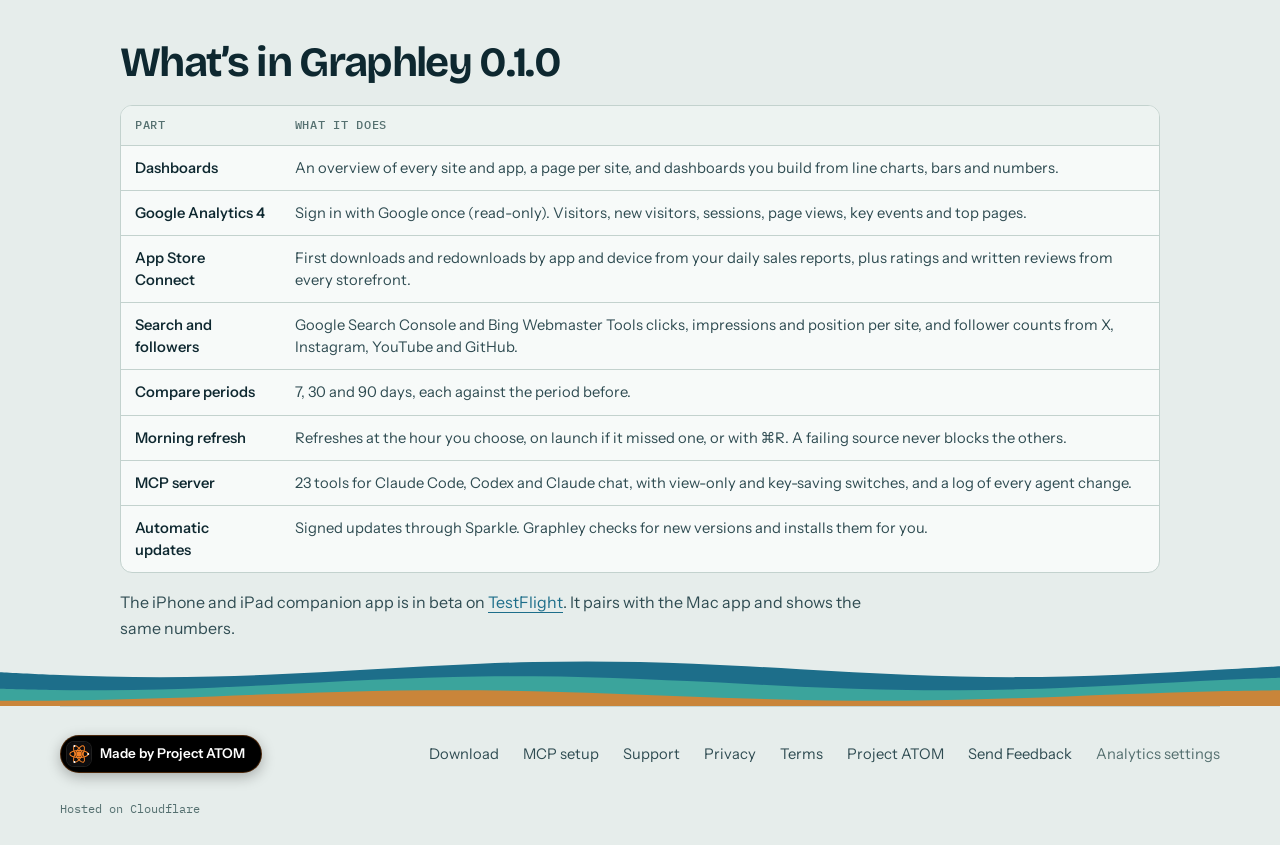
==== commit 82eb70d0: "Merge remote-tracking branch 'origin/main' into made-by-project-atom # Conflicts: #	404.html #	downl" ====
--- a/download/index.html
+++ b/download/index.html
@@ -106,7 +106,7 @@
   </main>
   <footer>
     <div class="shell footer">
-      <a class="product-credit" href="https://projectatom.ai/" target="_blank" rel="noopener noreferrer"><img src="/project-atom/atom-icon.svg?v=20261127" width="24" height="24" alt="" style="width:24px;height:24px;border-radius:7px;box-shadow:0 0 0 1px rgba(255,255,255,.12);outline:0;border:0;filter:none"><span>A Project ATOM project</span></a>
+      <a class="product-credit" href="https://projectatom.ai/" target="_blank" rel="noopener noreferrer"><img src="/project-atom/atom-icon.svg?v=20261127" width="24" height="24" alt="" style="width:24px;height:24px;border-radius:7px;box-shadow:0 0 0 1px rgba(255,255,255,.12);outline:0;border:0;filter:none"><span>Made by Project ATOM</span></a>
       <nav aria-label="Footer"><a href="/download/">Download</a><a href="/mcp/">MCP setup</a><a href="/help/">Support</a><a href="/privacy/">Privacy</a><a href="/terms/">Terms</a><a href="https://projectatom.ai/">Project ATOM</a><a href="https://projectatom.ai/apps?app=graphley#feedback">Send Feedback</a></nav>
     </div>
     <div class="shell footer-credit">
